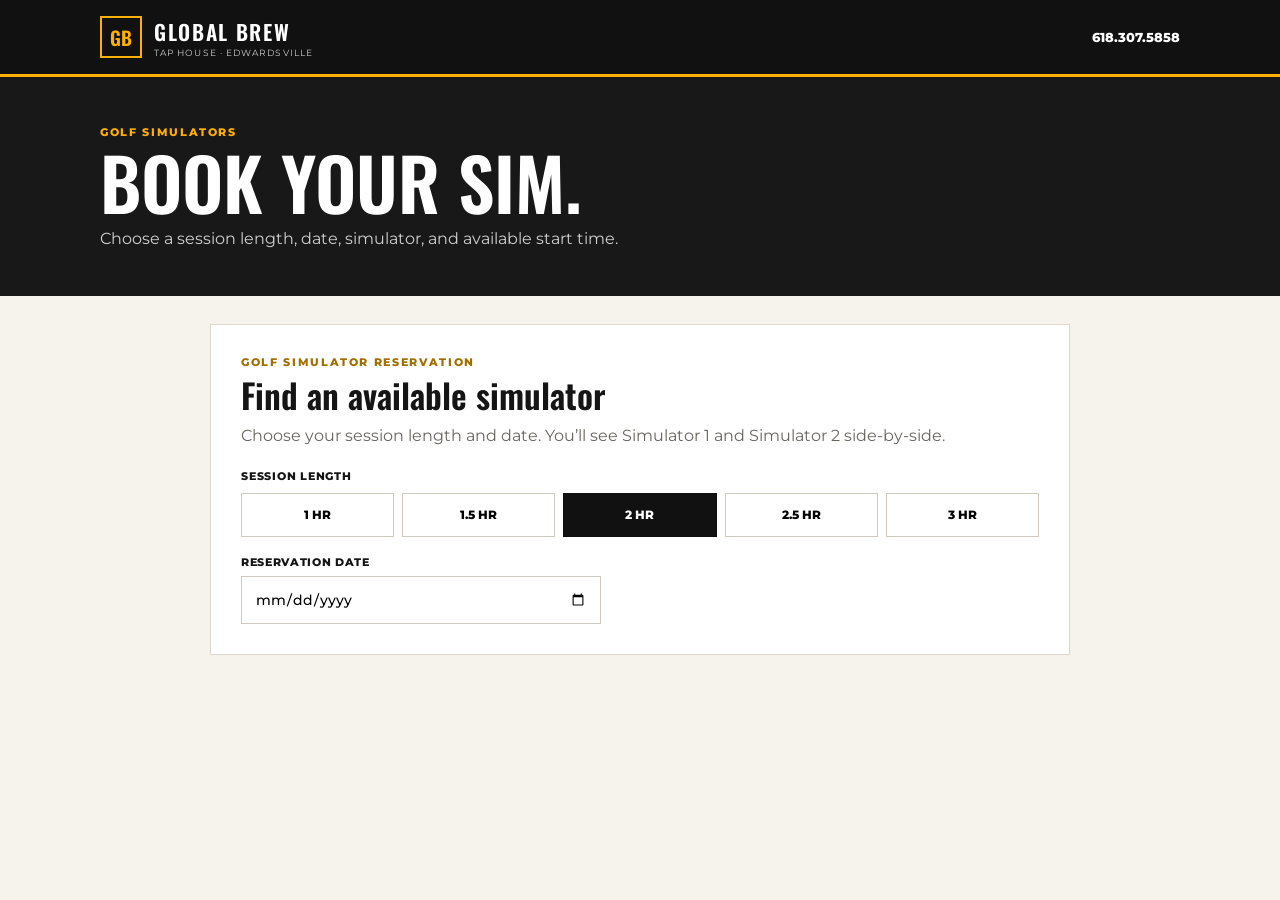
==== golf-sims.html @ 3786b4fd "Add files via upload" ====
<!doctype html>
<html lang="en">
<head>
  <meta charset="utf-8" />
  <meta name="viewport" content="width=device-width,initial-scale=1" />
  <title>Golf Simulator Reservations | Global Brew Tap House</title>
  <meta name="description" content="Book Golf Simulator 1 or Golf Simulator 2 at Global Brew Tap House in Edwardsville." />
  <link rel="preconnect" href="https://fonts.googleapis.com">
  <link rel="preconnect" href="https://fonts.gstatic.com" crossorigin>
  <link href="https://fonts.googleapis.com/css2?family=Montserrat:wght@500;600;700;800&family=Oswald:wght@500;600&display=swap" rel="stylesheet">
  <link rel="stylesheet" href="styles.css" />
</head>
<body data-service="simulator">
  <header class="site-header standalone-only"><div class="wrap header-inner"><div class="brand"><span class="brand-mark">GB</span><span><strong>GLOBAL BREW</strong><small>TAP HOUSE · EDWARDSVILLE</small></span></div><a class="call" href="tel:+16183075858">618.307.5858</a></div></header>
  <main class="booking-page"><section class="standalone-only mini-hero"><div class="wrap"><p class="eyebrow">GOLF SIMULATORS</p><h1>BOOK YOUR SIM.</h1><p>Choose a session length, date, simulator, and available start time.</p></div></section><section class="booking-wrap"><div id="bookingRoot" class="booking-root" aria-live="polite"></div></section></main>
  <script src="config.js"></script><script src="app.js"></script>
</body>
</html>
---- styles.css ----
:root{--gold:#ffb003;--ink:#151515;--muted:#69655f;--line:#ded8ce;--paper:#f6f3ed;--white:#fff}
*{box-sizing:border-box}body{margin:0;background:var(--paper);color:var(--ink);font-family:Montserrat,Arial,sans-serif}.wrap{width:min(1080px,calc(100% - 34px));margin:auto}.site-header{background:#111;color:#fff;border-bottom:3px solid var(--gold)}.header-inner{min-height:74px;display:flex;align-items:center;justify-content:space-between;gap:20px}.brand{display:flex;gap:12px;align-items:center}.brand-mark{width:42px;height:42px;display:grid;place-items:center;border:2px solid var(--gold);font:600 19px Oswald,sans-serif;color:var(--gold)}.brand strong{display:block;font:600 21px Oswald,sans-serif;letter-spacing:.08em}.brand small{display:block;font-size:9px;letter-spacing:.12em;color:#cacaca}.call{color:#fff;text-decoration:none;font-size:13px;font-weight:800}.mini-hero{background:#181818;color:#fff;padding:48px 0}.eyebrow,.step-label{color:#a16f00;font-weight:800;letter-spacing:.15em;font-size:11px}.mini-hero .eyebrow{color:var(--gold)}.mini-hero h1{font:600 clamp(42px,7vw,72px)/.95 Oswald,sans-serif;margin:9px 0 13px}.mini-hero p{margin:0;color:#d0d0d0}.booking-wrap{width:min(860px,calc(100% - 28px));margin:28px auto 50px}.booking-panel{background:#fff;border:1px solid var(--line);padding:30px}.booking-panel h2{font:600 34px/1.05 Oswald,sans-serif;margin:8px 0 10px}.intro{color:var(--muted);line-height:1.6;margin:0 0 20px}.section-label{font-size:11px;font-weight:800;text-transform:uppercase;letter-spacing:.07em;margin-top:20px}.duration-grid{display:grid;grid-template-columns:repeat(5,1fr);gap:8px;margin:10px 0 18px}.choice{border:1px solid #cfc9bf;background:#fff;padding:12px 8px;min-height:44px;font:800 12px Montserrat,sans-serif;cursor:pointer}.choice.active{background:#111;color:#fff;border-color:#111}.field-grid{display:grid;grid-template-columns:1fr 1fr;gap:14px}.field{margin-top:16px}.field.full{grid-column:1/-1}.field label{display:block;font-size:11px;font-weight:800;margin-bottom:7px;text-transform:uppercase;letter-spacing:.06em}.field input,.field select,.field textarea{width:100%;padding:13px;border:1px solid #cfc9bf;background:#fff;font:500 14px Montserrat,sans-serif}.field textarea{min-height:100px;resize:vertical}.date-field{max-width:360px}.availability-block{margin-top:22px}.availability-help{margin:-2px 0 12px}.availability-grid{display:grid;gap:7px}.availability-head,.availability-row{display:grid;grid-template-columns:85px 1fr 1fr;gap:8px;align-items:center}.availability-head{font-size:11px;font-weight:800;text-transform:uppercase;color:#777;padding:0 4px}.availability-time{font-weight:800;padding:10px 4px}.sim-slot{width:100%}.sim-slot.unavailable{opacity:.45;cursor:not-allowed;background:#eee;color:#777;border-color:#ddd}.selection-summary{margin:22px 0 4px;background:#f7f1e3;border-left:4px solid var(--gold);padding:14px 16px}.selection-summary span,.selection-summary strong,.selection-summary small{display:block}.selection-summary span{font-size:11px;font-weight:800;text-transform:uppercase;letter-spacing:.06em}.selection-summary strong{margin-top:5px}.selection-summary small{margin-top:4px;color:var(--muted)}.policy{display:flex;gap:8px;align-items:flex-start;margin-top:18px;color:var(--muted);font-size:12px;line-height:1.5}.policy input{margin-top:3px}.actions{display:flex;justify-content:flex-end;margin-top:22px}.btn{border:0;padding:15px 19px;background:var(--gold);color:#111;font:800 12px Montserrat,sans-serif;text-transform:uppercase;letter-spacing:.07em;cursor:pointer}.btn:disabled{opacity:.5;cursor:not-allowed}.notice{margin-top:20px;background:#f7f1e3;border-left:4px solid var(--gold);padding:14px 16px;font-size:12px;line-height:1.55}.notice.error{background:#fbefef;border-left-color:#a93535}.small{font-size:12px;color:var(--muted);line-height:1.5}.loading{padding:12px 0}.success{padding-top:38px;padding-bottom:38px}.check{width:54px;height:54px;border-radius:50%;display:grid;place-items:center;background:var(--gold);font-size:26px;font-weight:800;margin-bottom:17px}.empty{grid-column:1/-1;padding:12px 0}
body.embedded{background:#fff}body.embedded .booking-wrap{width:100%;margin:0}body.embedded .booking-panel{border:0;padding:18px 4px 24px}
@media(max-width:650px){.field-grid{grid-template-columns:1fr}.duration-grid{grid-template-columns:repeat(2,1fr)}.duration-grid .choice:last-child{grid-column:1/-1}.availability-head,.availability-row{grid-template-columns:64px 1fr 1fr;gap:5px}.availability-head{font-size:9px}.availability-time{font-size:13px}.sim-slot{font-size:11px;padding:10px 4px}.booking-panel{padding:22px}.booking-panel h2{font-size:30px}.call{display:none}}
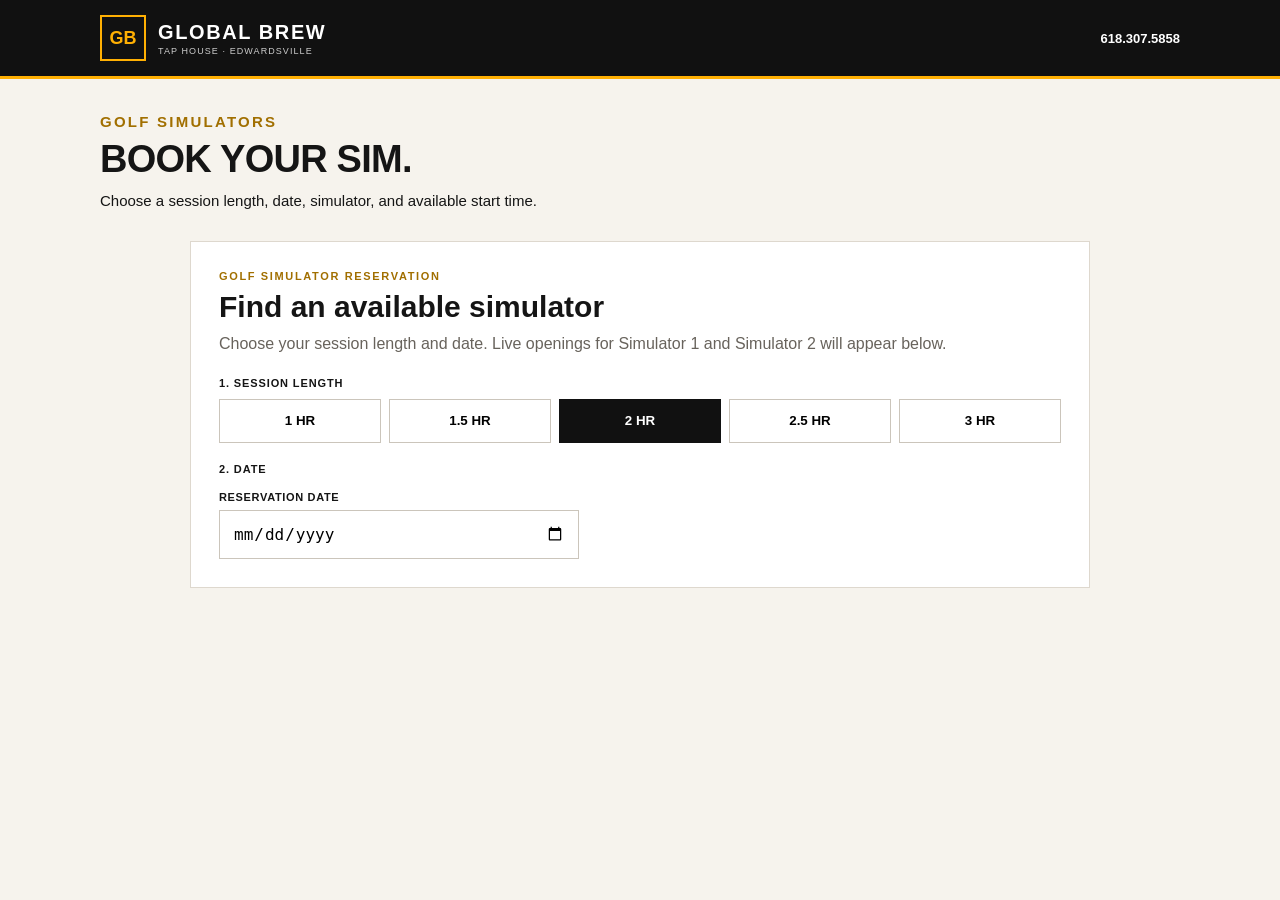
==== commit 467ca358: "Add files via upload" ====
--- a/golf-sims.html
+++ b/golf-sims.html
@@ -1,18 +1,96 @@
 <!doctype html>
 <html lang="en">
 <head>
-  <meta charset="utf-8" />
-  <meta name="viewport" content="width=device-width,initial-scale=1" />
-  <title>Golf Simulator Reservations | Global Brew Tap House</title>
-  <meta name="description" content="Book Golf Simulator 1 or Golf Simulator 2 at Global Brew Tap House in Edwardsville." />
-  <link rel="preconnect" href="https://fonts.googleapis.com">
-  <link rel="preconnect" href="https://fonts.gstatic.com" crossorigin>
-  <link href="https://fonts.googleapis.com/css2?family=Montserrat:wght@500;600;700;800&family=Oswald:wght@500;600&display=swap" rel="stylesheet">
-  <link rel="stylesheet" href="styles.css" />
+<meta charset="utf-8">
+<meta name="viewport" content="width=device-width,initial-scale=1">
+<title>Golf Simulator Reservations | Global Brew Tap House</title>
+<style>
+:root{--gold:#ffb003;--ink:#151515;--muted:#68635c;--line:#ded8ce;--paper:#f6f3ed;--white:#fff}
+*{box-sizing:border-box}body{margin:0;background:var(--paper);color:var(--ink);font-family:Arial,Helvetica,sans-serif}.wrap{width:min(1080px,calc(100% - 34px));margin:auto}.site-header{background:#111;color:#fff;border-bottom:3px solid var(--gold)}.header-inner{min-height:76px;display:flex;align-items:center;justify-content:space-between;gap:20px}.brand{display:flex;gap:12px;align-items:center}.brand-mark{width:46px;height:46px;display:grid;place-items:center;border:2px solid var(--gold);font-size:18px;font-weight:900;color:var(--gold)}.brand strong{display:block;font-size:20px;letter-spacing:.08em}.brand small{display:block;font-size:9px;letter-spacing:.12em;color:#ccc;margin-top:2px}.call{color:#fff;text-decoration:none;font-size:13px;font-weight:800}.hero{padding:34px 0 10px}.eyebrow,.step-label{color:#a16f00;font-weight:900;letter-spacing:.15em;font-size:11px}.hero h1{font-size:38px;line-height:1;margin:10px 0 14px;letter-spacing:-.02em}.hero p{margin:0;font-size:15px}.booking-wrap{width:min(900px,calc(100% - 28px));margin:22px auto 50px}.booking-panel{background:#fff;border:1px solid var(--line);padding:28px}.booking-panel h2{font-size:30px;margin:8px 0 8px}.intro{color:var(--muted);line-height:1.55;margin:0 0 20px}.section-label{font-size:11px;font-weight:900;text-transform:uppercase;letter-spacing:.08em;margin-top:20px}.duration-grid{display:grid;grid-template-columns:repeat(5,1fr);gap:8px;margin:10px 0 18px}.choice{border:1px solid #cbc5bb;background:#fff;padding:12px 8px;min-height:44px;font-weight:800;cursor:pointer}.choice.active{background:#111;color:#fff;border-color:#111}.choice:disabled{opacity:.45;cursor:not-allowed;background:#eee;color:#777}.field{margin-top:16px}.field label{display:block;font-size:11px;font-weight:900;margin-bottom:7px;text-transform:uppercase;letter-spacing:.06em}.field input{width:100%;padding:13px;border:1px solid #cbc5bb;background:#fff;font-size:16px}.date-field{max-width:360px}.availability{margin-top:24px}.availability-head,.availability-row{display:grid;grid-template-columns:95px 1fr 1fr;gap:8px;align-items:center}.availability-head{font-size:11px;font-weight:900;text-transform:uppercase;color:#777;padding:0 4px 7px}.availability-row{padding:4px 0}.availability-time{font-weight:800;padding:10px 4px}.slot{width:100%}.notice{margin-top:18px;background:#f7f1e3;border-left:4px solid var(--gold);padding:14px 16px;font-size:13px;line-height:1.5}.notice.error{background:#fbefef;border-left-color:#a93535}.summary{margin:22px 0 4px;background:#f7f1e3;border-left:4px solid var(--gold);padding:14px 16px}.summary span,.summary strong,.summary small{display:block}.summary span{font-size:11px;font-weight:900;text-transform:uppercase}.summary strong{margin-top:5px}.summary small{margin-top:4px;color:var(--muted)}.contact-grid{display:grid;grid-template-columns:1fr 1fr;gap:14px}.full{grid-column:1/-1}.policy{display:flex;gap:9px;align-items:flex-start;margin-top:18px;font-size:12px;color:var(--muted);line-height:1.5}.policy input{margin-top:2px}.actions{display:flex;justify-content:flex-end;margin-top:22px}.btn{border:0;padding:15px 20px;background:var(--gold);font-weight:900;cursor:pointer}.btn:disabled{opacity:.55}.loading{color:var(--muted);font-size:13px;padding:12px 0}.success{text-align:left}.check{width:54px;height:54px;border-radius:50%;display:grid;place-items:center;background:var(--gold);font-size:26px;font-weight:900;margin-bottom:16px}.hidden{display:none!important}body.embedded{background:#fff}body.embedded .standalone-only{display:none!important}body.embedded .booking-wrap{width:100%;margin:0}body.embedded .booking-panel{border:0;padding:18px 4px 24px}
+@media(max-width:650px){.duration-grid{grid-template-columns:repeat(2,1fr)}.duration-grid button:last-child{grid-column:1/-1}.availability-head,.availability-row{grid-template-columns:64px 1fr 1fr;gap:5px}.availability-head{font-size:9px}.availability-time{font-size:13px}.slot{font-size:11px;padding:10px 4px}.contact-grid{grid-template-columns:1fr}.full{grid-column:auto}.booking-panel{padding:21px}.call{display:none}}
+</style>
 </head>
-<body data-service="simulator">
-  <header class="site-header standalone-only"><div class="wrap header-inner"><div class="brand"><span class="brand-mark">GB</span><span><strong>GLOBAL BREW</strong><small>TAP HOUSE · EDWARDSVILLE</small></span></div><a class="call" href="tel:+16183075858">618.307.5858</a></div></header>
-  <main class="booking-page"><section class="standalone-only mini-hero"><div class="wrap"><p class="eyebrow">GOLF SIMULATORS</p><h1>BOOK YOUR SIM.</h1><p>Choose a session length, date, simulator, and available start time.</p></div></section><section class="booking-wrap"><div id="bookingRoot" class="booking-root" aria-live="polite"></div></section></main>
-  <script src="config.js"></script><script src="app.js"></script>
+<body>
+<header class="site-header standalone-only"><div class="wrap header-inner"><div class="brand"><span class="brand-mark">GB</span><span><strong>GLOBAL BREW</strong><small>TAP HOUSE · EDWARDSVILLE</small></span></div><a class="call" href="tel:+16183075858">618.307.5858</a></div></header>
+<section class="hero standalone-only"><div class="wrap"><p class="eyebrow">GOLF SIMULATORS</p><h1>BOOK YOUR SIM.</h1><p>Choose a session length, date, simulator, and available start time.</p></div></section>
+<main class="booking-wrap">
+  <section id="bookingPanel" class="booking-panel">
+    <div class="step-label">GOLF SIMULATOR RESERVATION</div>
+    <h2>Find an available simulator</h2>
+    <p class="intro">Choose your session length and date. Live openings for Simulator 1 and Simulator 2 will appear below.</p>
+
+    <div class="section-label">1. Session length</div>
+    <div class="duration-grid" id="durationGrid">
+      <button type="button" class="choice" data-min="60">1 HR</button>
+      <button type="button" class="choice" data-min="90">1.5 HR</button>
+      <button type="button" class="choice active" data-min="120">2 HR</button>
+      <button type="button" class="choice" data-min="150">2.5 HR</button>
+      <button type="button" class="choice" data-min="180">3 HR</button>
+    </div>
+
+    <div class="section-label">2. Date</div>
+    <div class="field date-field"><label for="simDate">Reservation date</label><input id="simDate" type="date"></div>
+
+    <div id="availability"></div>
+    <div id="contactArea"></div>
+  </section>
+</main>
+<script>
+(function(){
+  const API='https://script.google.com/macros/s/AKfycbx23figctKE2yi7x7EWsQSWK9A7A3sKn6lMRIBTXE6k6HAqyie4KX7bbxjiw_9hKaBhdw/exec';
+  const qs=new URLSearchParams(location.search);
+  const embedded=qs.get('embed')==='1';
+  if(embedded) document.body.classList.add('embedded');
+  let duration=120, date='', time='', simulator='';
+  const $=id=>document.getElementById(id);
+  function resize(){ if(embedded){ setTimeout(()=>parent.postMessage({type:'gb-resize',height:document.documentElement.scrollHeight},'*'),50); } }
+  function today(){ const d=new Date(); d.setMinutes(d.getMinutes()-d.getTimezoneOffset()); return d.toISOString().slice(0,10); }
+  function prettyDate(s){ const [y,m,d]=s.split('-').map(Number); return new Date(y,m-1,d).toLocaleDateString('en-US',{weekday:'long',month:'long',day:'numeric',year:'numeric'}); }
+  function durationText(m){ if(m===60)return '1 Hour'; if(m===90)return '1.5 Hours'; if(m===120)return '2 Hours'; if(m===150)return '2.5 Hours'; return '3 Hours'; }
+  $('simDate').min=today();
+  document.querySelectorAll('[data-min]').forEach(btn=>btn.addEventListener('click',function(){
+    duration=Number(this.dataset.min); document.querySelectorAll('[data-min]').forEach(b=>b.classList.toggle('active',b===this));
+    if(date) loadAvailability();
+  }));
+  $('simDate').addEventListener('change',function(){ date=this.value; time=''; simulator=''; $('contactArea').innerHTML=''; if(date) loadAvailability(); });
+
+  async function loadAvailability(){
+    $('availability').innerHTML='<div class="loading">Checking live availability for both simulators…</div>'; $('contactArea').innerHTML=''; resize();
+    try{
+      const u=new URL(API); u.searchParams.set('action','availability'); u.searchParams.set('date',date); u.searchParams.set('duration',duration); u.searchParams.set('resource','simulator'); u.searchParams.set('_',Date.now());
+      const r=await fetch(u.toString(),{method:'GET',redirect:'follow'}); if(!r.ok) throw new Error('Availability request failed');
+      const data=await r.json(); if(!data.ok) throw new Error(data.error||'Availability unavailable');
+      const rows=(data.times||[]).map(slot=>'<div class="availability-row"><div class="availability-time">'+slot.time+'</div><button type="button" class="choice slot" '+(slot.simulator1?'':'disabled')+' data-sim="simulator1" data-time="'+slot.time+'">'+(slot.simulator1?'Available':'Booked')+'</button><button type="button" class="choice slot" '+(slot.simulator2?'':'disabled')+' data-sim="simulator2" data-time="'+slot.time+'">'+(slot.simulator2?'Available':'Booked')+'</button></div>').join('');
+      $('availability').innerHTML='<div class="availability"><div class="section-label">3. Simulator & start time</div><p class="intro">Select the exact simulator and start time you want.</p><div class="availability-head"><span>Time</span><span>Simulator 1</span><span>Simulator 2</span></div>'+(rows||'<div class="notice">No openings are available for this date and session length.</div>')+'</div>';
+      document.querySelectorAll('[data-sim]').forEach(btn=>btn.addEventListener('click',function(){
+        simulator=this.dataset.sim; time=this.dataset.time; document.querySelectorAll('[data-sim]').forEach(b=>b.classList.toggle('active',b===this)); renderContact();
+      })); resize();
+    }catch(err){
+      console.error(err); $('availability').innerHTML='<div class="notice error"><strong>Live availability could not be loaded.</strong><br>Please call Global Brew at 618.307.5858 while we finish connecting the online calendar.</div>'; resize();
+    }
+  }
+
+  function renderContact(){
+    const label=simulator==='simulator1'?'Simulator 1':'Simulator 2';
+    $('contactArea').innerHTML='<div class="summary"><span>'+label+'</span><strong>'+prettyDate(date)+' · '+time+'</strong><small>'+durationText(duration)+'</small></div><div class="section-label">4. Your information</div><div class="contact-grid"><div class="field"><label for="custName">Name</label><input id="custName" autocomplete="name"></div><div class="field"><label for="custPhone">Phone</label><input id="custPhone" type="tel" autocomplete="tel"></div><div class="field full"><label for="custEmail">Email</label><input id="custEmail" type="email" autocomplete="email"></div></div><label class="policy"><input id="policy" type="checkbox"><span>I understand this reservation is for the selected simulator and time and I should contact Global Brew if I need to make a change.</span></label><div class="actions"><button type="button" class="btn" id="confirmBtn">Confirm reservation</button></div>';
+    $('confirmBtn').addEventListener('click',submit); resize();
+  }
+
+  async function submit(){
+    const name=$('custName').value.trim(), phone=$('custPhone').value.trim(), email=$('custEmail').value.trim();
+    if(!name||!phone||!email){ alert('Please complete your name, phone and email.'); return; }
+    if(!$('policy').checked){ alert('Please acknowledge the reservation policy.'); return; }
+    const btn=$('confirmBtn'); btn.disabled=true; btn.textContent='BOOKING…';
+    const payload={action:'book',resource:'simulator',simulator,duration,date,time,name,phone,email};
+    try{
+      const r=await fetch(API,{method:'POST',headers:{'Content-Type':'text/plain;charset=utf-8'},body:JSON.stringify(payload),redirect:'follow'});
+      const data=await r.json(); if(!data.ok) throw new Error(data.error||'Could not book reservation');
+      const label=simulator==='simulator1'?'Simulator 1':'Simulator 2';
+      $('bookingPanel').innerHTML='<div class="success"><div class="check">✓</div><div class="step-label">RESERVATION CONFIRMED</div><h2>You’re booked.</h2><p class="intro">Your <strong>'+label+'</strong> reservation is confirmed for <strong>'+prettyDate(date)+'</strong> at <strong>'+time+'</strong> for <strong>'+durationText(duration)+'</strong>.</p><p class="intro">A confirmation email has been sent to <strong>'+email+'</strong>.</p></div>'; resize();
+    }catch(err){ console.error(err); alert(err.message||'Could not complete the reservation.'); btn.disabled=false; btn.textContent='Confirm reservation'; }
+  }
+  window.addEventListener('load',resize); window.addEventListener('resize',resize); resize();
+})();
+</script>
 </body>
 </html>
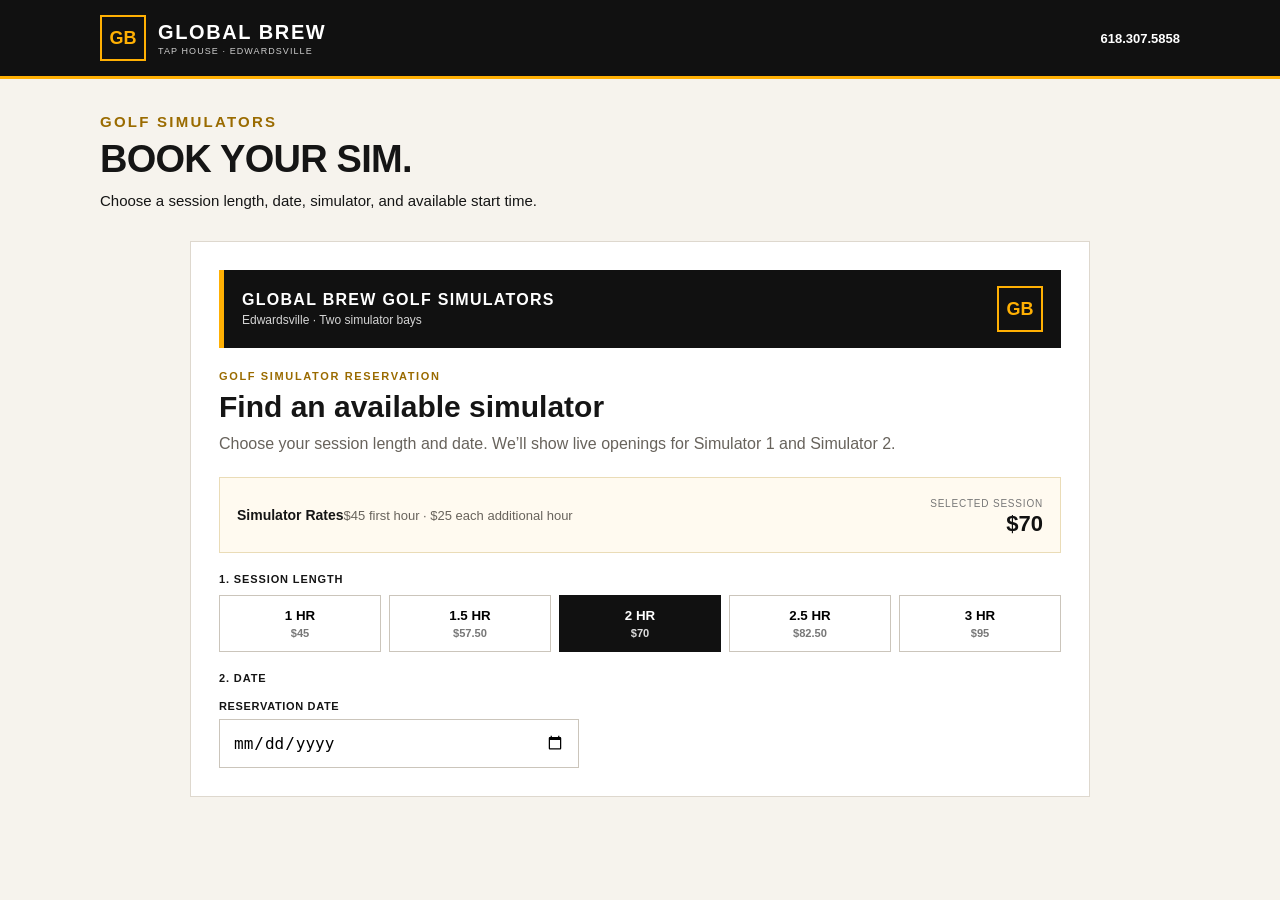
==== commit 7e3a73f8: "Add files via upload" ====
--- a/golf-sims.html
+++ b/golf-sims.html
@@ -5,9 +5,9 @@
 <meta name="viewport" content="width=device-width,initial-scale=1">
 <title>Golf Simulator Reservations | Global Brew Tap House</title>
 <style>
-:root{--gold:#ffb003;--ink:#151515;--muted:#68635c;--line:#ded8ce;--paper:#f6f3ed;--white:#fff}
-*{box-sizing:border-box}body{margin:0;background:var(--paper);color:var(--ink);font-family:Arial,Helvetica,sans-serif}.wrap{width:min(1080px,calc(100% - 34px));margin:auto}.site-header{background:#111;color:#fff;border-bottom:3px solid var(--gold)}.header-inner{min-height:76px;display:flex;align-items:center;justify-content:space-between;gap:20px}.brand{display:flex;gap:12px;align-items:center}.brand-mark{width:46px;height:46px;display:grid;place-items:center;border:2px solid var(--gold);font-size:18px;font-weight:900;color:var(--gold)}.brand strong{display:block;font-size:20px;letter-spacing:.08em}.brand small{display:block;font-size:9px;letter-spacing:.12em;color:#ccc;margin-top:2px}.call{color:#fff;text-decoration:none;font-size:13px;font-weight:800}.hero{padding:34px 0 10px}.eyebrow,.step-label{color:#a16f00;font-weight:900;letter-spacing:.15em;font-size:11px}.hero h1{font-size:38px;line-height:1;margin:10px 0 14px;letter-spacing:-.02em}.hero p{margin:0;font-size:15px}.booking-wrap{width:min(900px,calc(100% - 28px));margin:22px auto 50px}.booking-panel{background:#fff;border:1px solid var(--line);padding:28px}.booking-panel h2{font-size:30px;margin:8px 0 8px}.intro{color:var(--muted);line-height:1.55;margin:0 0 20px}.section-label{font-size:11px;font-weight:900;text-transform:uppercase;letter-spacing:.08em;margin-top:20px}.duration-grid{display:grid;grid-template-columns:repeat(5,1fr);gap:8px;margin:10px 0 18px}.choice{border:1px solid #cbc5bb;background:#fff;padding:12px 8px;min-height:44px;font-weight:800;cursor:pointer}.choice.active{background:#111;color:#fff;border-color:#111}.choice:disabled{opacity:.45;cursor:not-allowed;background:#eee;color:#777}.field{margin-top:16px}.field label{display:block;font-size:11px;font-weight:900;margin-bottom:7px;text-transform:uppercase;letter-spacing:.06em}.field input{width:100%;padding:13px;border:1px solid #cbc5bb;background:#fff;font-size:16px}.date-field{max-width:360px}.availability{margin-top:24px}.availability-head,.availability-row{display:grid;grid-template-columns:95px 1fr 1fr;gap:8px;align-items:center}.availability-head{font-size:11px;font-weight:900;text-transform:uppercase;color:#777;padding:0 4px 7px}.availability-row{padding:4px 0}.availability-time{font-weight:800;padding:10px 4px}.slot{width:100%}.notice{margin-top:18px;background:#f7f1e3;border-left:4px solid var(--gold);padding:14px 16px;font-size:13px;line-height:1.5}.notice.error{background:#fbefef;border-left-color:#a93535}.summary{margin:22px 0 4px;background:#f7f1e3;border-left:4px solid var(--gold);padding:14px 16px}.summary span,.summary strong,.summary small{display:block}.summary span{font-size:11px;font-weight:900;text-transform:uppercase}.summary strong{margin-top:5px}.summary small{margin-top:4px;color:var(--muted)}.contact-grid{display:grid;grid-template-columns:1fr 1fr;gap:14px}.full{grid-column:1/-1}.policy{display:flex;gap:9px;align-items:flex-start;margin-top:18px;font-size:12px;color:var(--muted);line-height:1.5}.policy input{margin-top:2px}.actions{display:flex;justify-content:flex-end;margin-top:22px}.btn{border:0;padding:15px 20px;background:var(--gold);font-weight:900;cursor:pointer}.btn:disabled{opacity:.55}.loading{color:var(--muted);font-size:13px;padding:12px 0}.success{text-align:left}.check{width:54px;height:54px;border-radius:50%;display:grid;place-items:center;background:var(--gold);font-size:26px;font-weight:900;margin-bottom:16px}.hidden{display:none!important}body.embedded{background:#fff}body.embedded .standalone-only{display:none!important}body.embedded .booking-wrap{width:100%;margin:0}body.embedded .booking-panel{border:0;padding:18px 4px 24px}
-@media(max-width:650px){.duration-grid{grid-template-columns:repeat(2,1fr)}.duration-grid button:last-child{grid-column:1/-1}.availability-head,.availability-row{grid-template-columns:64px 1fr 1fr;gap:5px}.availability-head{font-size:9px}.availability-time{font-size:13px}.slot{font-size:11px;padding:10px 4px}.contact-grid{grid-template-columns:1fr}.full{grid-column:auto}.booking-panel{padding:21px}.call{display:none}}
+:root{--gold:#ffb003;--ink:#151515;--muted:#68635c;--line:#ded8ce;--paper:#f6f3ed;--cream:#fffaf0;--white:#fff}
+*{box-sizing:border-box}body{margin:0;background:var(--paper);color:var(--ink);font-family:Arial,Helvetica,sans-serif}.wrap{width:min(1080px,calc(100% - 34px));margin:auto}.site-header{background:#111;color:#fff;border-bottom:3px solid var(--gold)}.header-inner{min-height:76px;display:flex;align-items:center;justify-content:space-between;gap:20px}.brand{display:flex;gap:12px;align-items:center}.brand-mark{width:46px;height:46px;display:grid;place-items:center;border:2px solid var(--gold);font-size:18px;font-weight:900;color:var(--gold)}.brand strong{display:block;font-size:20px;letter-spacing:.08em}.brand small{display:block;font-size:9px;letter-spacing:.12em;color:#ccc;margin-top:2px}.call{color:#fff;text-decoration:none;font-size:13px;font-weight:800}.hero{padding:34px 0 10px}.eyebrow,.step-label{color:#9a6b00;font-weight:900;letter-spacing:.15em;font-size:11px}.hero h1{font-size:38px;line-height:1;margin:10px 0 14px;letter-spacing:-.02em}.hero p{margin:0;font-size:15px}.booking-wrap{width:min(900px,calc(100% - 28px));margin:22px auto 50px}.booking-panel{background:#fff;border:1px solid var(--line);padding:28px}.booking-panel h2{font-size:30px;margin:8px 0 8px}.intro{color:var(--muted);line-height:1.55;margin:0 0 20px}.brand-strip{display:flex;align-items:center;justify-content:space-between;gap:18px;background:#111;color:#fff;border-left:5px solid var(--gold);padding:16px 18px;margin:0 0 22px}.brand-strip strong{display:block;letter-spacing:.08em}.brand-strip span{display:block;color:#d5d5d5;font-size:12px;margin-top:4px}.rate-card{background:var(--cream);border:1px solid #eadcb7;padding:15px 17px;margin:14px 0 20px;display:flex;justify-content:space-between;gap:20px;align-items:center}.rate-card strong{font-size:14px}.rate-card span{font-size:13px;color:var(--muted)}.selected-price{white-space:nowrap;text-align:right}.selected-price b{display:block;font-size:22px;color:#111}.selected-price small{font-size:10px;text-transform:uppercase;letter-spacing:.08em;color:#777}.section-label{font-size:11px;font-weight:900;text-transform:uppercase;letter-spacing:.08em;margin-top:20px}.duration-grid{display:grid;grid-template-columns:repeat(5,1fr);gap:8px;margin:10px 0 18px}.choice{border:1px solid #cbc5bb;background:#fff;padding:12px 8px;min-height:48px;font-weight:800;cursor:pointer}.choice small{display:block;font-weight:700;color:#777;margin-top:4px}.choice.active{background:#111;color:#fff;border-color:#111}.choice.active small{color:#ddd}.choice:disabled{opacity:.45;cursor:not-allowed;background:#eee;color:#777}.field{margin-top:16px}.field label{display:block;font-size:11px;font-weight:900;margin-bottom:7px;text-transform:uppercase;letter-spacing:.06em}.field input{width:100%;padding:13px;border:1px solid #cbc5bb;background:#fff;font-size:16px}.date-field{max-width:360px}.availability{margin-top:24px}.availability-note{margin:4px 0 12px;color:var(--muted);font-size:13px}.availability-head,.availability-row{display:grid;grid-template-columns:95px 1fr 1fr;gap:8px;align-items:center}.availability-head{font-size:11px;font-weight:900;text-transform:uppercase;color:#777;padding:0 4px 7px}.availability-row{padding:4px 0}.availability-time{font-weight:800;padding:10px 4px}.slot{width:100%}.notice{margin-top:18px;background:#f7f1e3;border-left:4px solid var(--gold);padding:14px 16px;font-size:13px;line-height:1.5}.notice.error{background:#fbefef;border-left-color:#a93535}.summary{margin:22px 0 4px;background:#f7f1e3;border-left:4px solid var(--gold);padding:14px 16px}.summary span,.summary strong,.summary small{display:block}.summary span{font-size:11px;font-weight:900;text-transform:uppercase}.summary strong{margin-top:5px}.summary small{margin-top:4px;color:var(--muted)}.contact-grid{display:grid;grid-template-columns:1fr 1fr;gap:14px}.full{grid-column:1/-1}.policy{display:flex;gap:9px;align-items:flex-start;margin-top:18px;font-size:12px;color:var(--muted);line-height:1.5}.policy input{margin-top:2px}.actions{display:flex;justify-content:flex-end;margin-top:22px}.btn{border:0;padding:15px 20px;background:var(--gold);font-weight:900;cursor:pointer}.btn:disabled{opacity:.55}.loading{color:var(--muted);font-size:13px;padding:12px 0;display:flex;gap:10px;align-items:center}.spinner{width:16px;height:16px;border:2px solid #ddd;border-top-color:#111;border-radius:50%;animation:spin .7s linear infinite}@keyframes spin{to{transform:rotate(360deg)}}.success{text-align:left}.check{width:54px;height:54px;border-radius:50%;display:grid;place-items:center;background:var(--gold);font-size:26px;font-weight:900;margin-bottom:16px}.hidden{display:none!important}body.embedded{background:#fff}body.embedded .standalone-only{display:none!important}body.embedded .booking-wrap{width:100%;margin:0}body.embedded .booking-panel{border:0;padding:18px 4px 24px}
+@media(max-width:650px){.duration-grid{grid-template-columns:repeat(2,1fr)}.duration-grid button:last-child{grid-column:1/-1}.availability-head,.availability-row{grid-template-columns:64px 1fr 1fr;gap:5px}.availability-head{font-size:9px}.availability-time{font-size:13px}.slot{font-size:11px;padding:10px 4px}.contact-grid{grid-template-columns:1fr}.full{grid-column:auto}.booking-panel{padding:21px}.call{display:none}.rate-card{align-items:flex-start}.brand-strip{align-items:flex-start}}
 </style>
 </head>
 <body>
@@ -15,17 +15,20 @@
 <section class="hero standalone-only"><div class="wrap"><p class="eyebrow">GOLF SIMULATORS</p><h1>BOOK YOUR SIM.</h1><p>Choose a session length, date, simulator, and available start time.</p></div></section>
 <main class="booking-wrap">
   <section id="bookingPanel" class="booking-panel">
+    <div class="brand-strip"><div><strong>GLOBAL BREW GOLF SIMULATORS</strong><span>Edwardsville · Two simulator bays</span></div><div class="brand-mark" aria-hidden="true">GB</div></div>
     <div class="step-label">GOLF SIMULATOR RESERVATION</div>
     <h2>Find an available simulator</h2>
-    <p class="intro">Choose your session length and date. Live openings for Simulator 1 and Simulator 2 will appear below.</p>
+    <p class="intro">Choose your session length and date. We’ll show live openings for Simulator 1 and Simulator 2.</p>
+
+    <div class="rate-card"><div><strong>Simulator Rates</strong><span>$45 first hour · $25 each additional hour</span></div><div class="selected-price"><small>Selected session</small><b id="selectedPrice">$70</b></div></div>
 
     <div class="section-label">1. Session length</div>
     <div class="duration-grid" id="durationGrid">
-      <button type="button" class="choice" data-min="60">1 HR</button>
-      <button type="button" class="choice" data-min="90">1.5 HR</button>
-      <button type="button" class="choice active" data-min="120">2 HR</button>
-      <button type="button" class="choice" data-min="150">2.5 HR</button>
-      <button type="button" class="choice" data-min="180">3 HR</button>
+      <button type="button" class="choice" data-min="60">1 HR<small>$45</small></button>
+      <button type="button" class="choice" data-min="90">1.5 HR<small>$57.50</small></button>
+      <button type="button" class="choice active" data-min="120">2 HR<small>$70</small></button>
+      <button type="button" class="choice" data-min="150">2.5 HR<small>$82.50</small></button>
+      <button type="button" class="choice" data-min="180">3 HR<small>$95</small></button>
     </div>
 
     <div class="section-label">2. Date</div>
@@ -41,38 +44,60 @@
   const qs=new URLSearchParams(location.search);
   const embedded=qs.get('embed')==='1';
   if(embedded) document.body.classList.add('embedded');
-  let duration=120, date='', time='', simulator='';
+  let duration=120, date='', time='', simulator='', dayData=null, loadedDate='';
   const $=id=>document.getElementById(id);
+  const priceFor=m=>45+Math.max(0,m-60)/60*25;
+  const money=v=>'$'+(Number.isInteger(v)?v.toFixed(0):v.toFixed(2));
   function resize(){ if(embedded){ setTimeout(()=>parent.postMessage({type:'gb-resize',height:document.documentElement.scrollHeight},'*'),50); } }
   function today(){ const d=new Date(); d.setMinutes(d.getMinutes()-d.getTimezoneOffset()); return d.toISOString().slice(0,10); }
   function prettyDate(s){ const [y,m,d]=s.split('-').map(Number); return new Date(y,m-1,d).toLocaleDateString('en-US',{weekday:'long',month:'long',day:'numeric',year:'numeric'}); }
   function durationText(m){ if(m===60)return '1 Hour'; if(m===90)return '1.5 Hours'; if(m===120)return '2 Hours'; if(m===150)return '2.5 Hours'; return '3 Hours'; }
-  $('simDate').min=today();
+  function displayTime(minutes){ let h=Math.floor(minutes/60), mm=minutes%60, ap=h>=12?'PM':'AM'; h=h%12||12; return h+(mm?':'+String(mm).padStart(2,'0'):'')+' '+ap; }
+  function localTimestamp(dateString, minutes){ const [y,m,d]=dateString.split('-').map(Number); return new Date(y,m-1,d,Math.floor(minutes/60),minutes%60,0,0).getTime(); }
+  function conflicts(start,end,ranges){ return (ranges||[]).some(r=>start<r.end && end>r.start); }
+  function updatePrice(){ $('selectedPrice').textContent=money(priceFor(duration)); }
+
+  $('simDate').min=today(); updatePrice();
+
   document.querySelectorAll('[data-min]').forEach(btn=>btn.addEventListener('click',function(){
-    duration=Number(this.dataset.min); document.querySelectorAll('[data-min]').forEach(b=>b.classList.toggle('active',b===this));
-    if(date) loadAvailability();
+    duration=Number(this.dataset.min); document.querySelectorAll('[data-min]').forEach(b=>b.classList.toggle('active',b===this)); updatePrice();
+    time=''; simulator=''; $('contactArea').innerHTML='';
+    if(date && dayData) renderAvailability();
   }));
-  $('simDate').addEventListener('change',function(){ date=this.value; time=''; simulator=''; $('contactArea').innerHTML=''; if(date) loadAvailability(); });
 
-  async function loadAvailability(){
-    $('availability').innerHTML='<div class="loading">Checking live availability for both simulators…</div>'; $('contactArea').innerHTML=''; resize();
+  $('simDate').addEventListener('change',function(){ date=this.value; time=''; simulator=''; $('contactArea').innerHTML=''; if(date) loadDayAvailability(); });
+
+  async function loadDayAvailability(){
+    if(loadedDate===date && dayData){ renderAvailability(); return; }
+    $('availability').innerHTML='<div class="loading"><span class="spinner" aria-hidden="true"></span><span>Checking simulator availability…</span></div>'; $('contactArea').innerHTML=''; resize();
     try{
-      const u=new URL(API); u.searchParams.set('action','availability'); u.searchParams.set('date',date); u.searchParams.set('duration',duration); u.searchParams.set('resource','simulator'); u.searchParams.set('_',Date.now());
+      const u=new URL(API); u.searchParams.set('action','dayAvailability'); u.searchParams.set('date',date); u.searchParams.set('_',Date.now());
       const r=await fetch(u.toString(),{method:'GET',redirect:'follow'}); if(!r.ok) throw new Error('Availability request failed');
       const data=await r.json(); if(!data.ok) throw new Error(data.error||'Availability unavailable');
-      const rows=(data.times||[]).map(slot=>'<div class="availability-row"><div class="availability-time">'+slot.time+'</div><button type="button" class="choice slot" '+(slot.simulator1?'':'disabled')+' data-sim="simulator1" data-time="'+slot.time+'">'+(slot.simulator1?'Available':'Booked')+'</button><button type="button" class="choice slot" '+(slot.simulator2?'':'disabled')+' data-sim="simulator2" data-time="'+slot.time+'">'+(slot.simulator2?'Available':'Booked')+'</button></div>').join('');
-      $('availability').innerHTML='<div class="availability"><div class="section-label">3. Simulator & start time</div><p class="intro">Select the exact simulator and start time you want.</p><div class="availability-head"><span>Time</span><span>Simulator 1</span><span>Simulator 2</span></div>'+(rows||'<div class="notice">No openings are available for this date and session length.</div>')+'</div>';
-      document.querySelectorAll('[data-sim]').forEach(btn=>btn.addEventListener('click',function(){
-        simulator=this.dataset.sim; time=this.dataset.time; document.querySelectorAll('[data-sim]').forEach(b=>b.classList.toggle('active',b===this)); renderContact();
-      })); resize();
+      dayData=data; loadedDate=date; renderAvailability();
     }catch(err){
-      console.error(err); $('availability').innerHTML='<div class="notice error"><strong>Live availability could not be loaded.</strong><br>Please call Global Brew at 618.307.5858 while we finish connecting the online calendar.</div>'; resize();
+      console.error(err); dayData=null; loadedDate=''; $('availability').innerHTML='<div class="notice error"><strong>Live availability could not be loaded.</strong><br>Please call Global Brew at 618.307.5858.</div>'; resize();
     }
+  }
+
+  function renderAvailability(){
+    if(!dayData) return;
+    const step=Number(dayData.stepMinutes||30), startHour=Number(dayData.startHour||11), endHour=Number(dayData.endHour||22);
+    const rows=[];
+    for(let min=startHour*60; min<=endHour*60-duration; min+=step){
+      const start=localTimestamp(date,min), end=start+duration*60000, label=displayTime(min);
+      const s1=!conflicts(start,end,dayData.busy && dayData.busy.simulator1);
+      const s2=!conflicts(start,end,dayData.busy && dayData.busy.simulator2);
+      rows.push('<div class="availability-row"><div class="availability-time">'+label+'</div><button type="button" class="choice slot" '+(s1?'':'disabled')+' data-sim="simulator1" data-time="'+label+'">'+(s1?'Available':'Unavailable')+'</button><button type="button" class="choice slot" '+(s2?'':'disabled')+' data-sim="simulator2" data-time="'+label+'">'+(s2?'Available':'Unavailable')+'</button></div>');
+    }
+    $('availability').innerHTML='<div class="availability"><div class="section-label">3. Simulator & start time</div><p class="availability-note">Showing start times available for a <strong>'+durationText(duration).toLowerCase()+'</strong> session.</p><div class="availability-head"><span>Time</span><span>Simulator 1</span><span>Simulator 2</span></div>'+(rows.join('')||'<div class="notice">No openings are available for this date and session length.</div>')+'</div>';
+    document.querySelectorAll('[data-sim]').forEach(btn=>btn.addEventListener('click',function(){ simulator=this.dataset.sim; time=this.dataset.time; document.querySelectorAll('[data-sim]').forEach(b=>b.classList.toggle('active',b===this)); renderContact(); }));
+    resize();
   }
 
   function renderContact(){
     const label=simulator==='simulator1'?'Simulator 1':'Simulator 2';
-    $('contactArea').innerHTML='<div class="summary"><span>'+label+'</span><strong>'+prettyDate(date)+' · '+time+'</strong><small>'+durationText(duration)+'</small></div><div class="section-label">4. Your information</div><div class="contact-grid"><div class="field"><label for="custName">Name</label><input id="custName" autocomplete="name"></div><div class="field"><label for="custPhone">Phone</label><input id="custPhone" type="tel" autocomplete="tel"></div><div class="field full"><label for="custEmail">Email</label><input id="custEmail" type="email" autocomplete="email"></div></div><label class="policy"><input id="policy" type="checkbox"><span>I understand this reservation is for the selected simulator and time and I should contact Global Brew if I need to make a change.</span></label><div class="actions"><button type="button" class="btn" id="confirmBtn">Confirm reservation</button></div>';
+    $('contactArea').innerHTML='<div class="summary"><span>'+label+'</span><strong>'+prettyDate(date)+' · '+time+'</strong><small>'+durationText(duration)+' · '+money(priceFor(duration))+'</small></div><div class="section-label">4. Your information</div><div class="contact-grid"><div class="field"><label for="custName">Name</label><input id="custName" autocomplete="name"></div><div class="field"><label for="custPhone">Phone</label><input id="custPhone" type="tel" autocomplete="tel"></div><div class="field full"><label for="custEmail">Email</label><input id="custEmail" type="email" autocomplete="email"></div></div><label class="policy"><input id="policy" type="checkbox"><span>I understand this reservation is for the selected simulator and time and I should contact Global Brew if I need to make a change.</span></label><div class="actions"><button type="button" class="btn" id="confirmBtn">Confirm reservation</button></div>';
     $('confirmBtn').addEventListener('click',submit); resize();
   }
 
@@ -86,8 +111,12 @@
       const r=await fetch(API,{method:'POST',headers:{'Content-Type':'text/plain;charset=utf-8'},body:JSON.stringify(payload),redirect:'follow'});
       const data=await r.json(); if(!data.ok) throw new Error(data.error||'Could not book reservation');
       const label=simulator==='simulator1'?'Simulator 1':'Simulator 2';
-      $('bookingPanel').innerHTML='<div class="success"><div class="check">✓</div><div class="step-label">RESERVATION CONFIRMED</div><h2>You’re booked.</h2><p class="intro">Your <strong>'+label+'</strong> reservation is confirmed for <strong>'+prettyDate(date)+'</strong> at <strong>'+time+'</strong> for <strong>'+durationText(duration)+'</strong>.</p><p class="intro">A confirmation email has been sent to <strong>'+email+'</strong>.</p></div>'; resize();
-    }catch(err){ console.error(err); alert(err.message||'Could not complete the reservation.'); btn.disabled=false; btn.textContent='Confirm reservation'; }
+      $('bookingPanel').innerHTML='<div class="success"><div class="check">✓</div><div class="step-label">RESERVATION CONFIRMED</div><h2>You’re booked.</h2><p class="intro">Your <strong>'+label+'</strong> reservation is confirmed for <strong>'+prettyDate(date)+'</strong> at <strong>'+time+'</strong> for <strong>'+durationText(duration)+'</strong>.</p><p class="intro">Simulator fee: <strong>'+money(priceFor(duration))+'</strong>. A confirmation email has been sent to <strong>'+email+'</strong>.</p></div>'; resize();
+    }catch(err){
+      console.error(err); alert(err.message||'Could not complete the reservation.'); btn.disabled=false; btn.textContent='Confirm reservation';
+      // Refresh day data after any failed booking in case another guest just took the slot.
+      loadedDate=''; dayData=null; loadDayAvailability();
+    }
   }
   window.addEventListener('load',resize); window.addEventListener('resize',resize); resize();
 })();
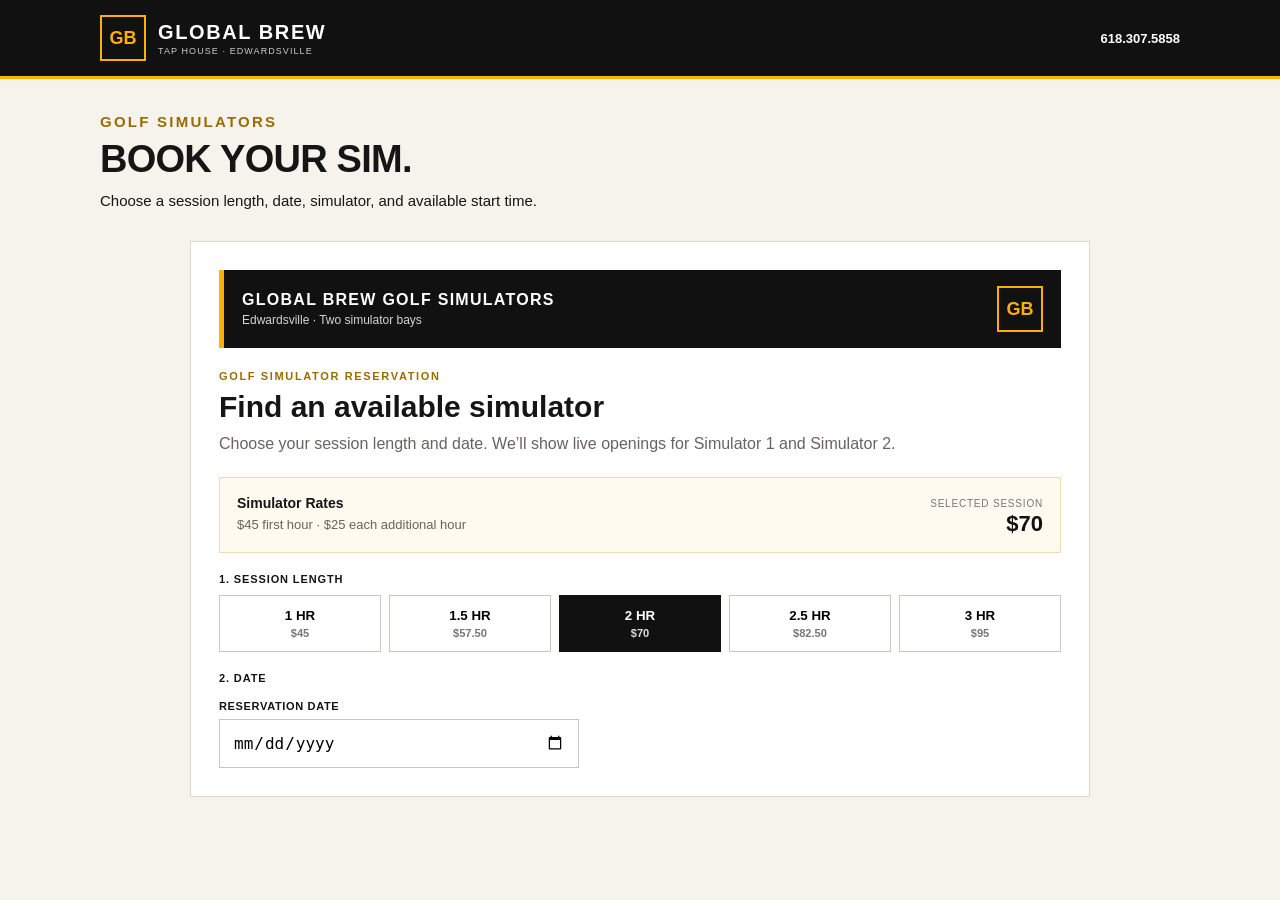
==== commit 5ae872c5: "Add files via upload" ====
--- a/golf-sims.html
+++ b/golf-sims.html
@@ -6,8 +6,8 @@
 <title>Golf Simulator Reservations | Global Brew Tap House</title>
 <style>
 :root{--gold:#ffb003;--ink:#151515;--muted:#68635c;--line:#ded8ce;--paper:#f6f3ed;--cream:#fffaf0;--white:#fff}
-*{box-sizing:border-box}body{margin:0;background:var(--paper);color:var(--ink);font-family:Arial,Helvetica,sans-serif}.wrap{width:min(1080px,calc(100% - 34px));margin:auto}.site-header{background:#111;color:#fff;border-bottom:3px solid var(--gold)}.header-inner{min-height:76px;display:flex;align-items:center;justify-content:space-between;gap:20px}.brand{display:flex;gap:12px;align-items:center}.brand-mark{width:46px;height:46px;display:grid;place-items:center;border:2px solid var(--gold);font-size:18px;font-weight:900;color:var(--gold)}.brand strong{display:block;font-size:20px;letter-spacing:.08em}.brand small{display:block;font-size:9px;letter-spacing:.12em;color:#ccc;margin-top:2px}.call{color:#fff;text-decoration:none;font-size:13px;font-weight:800}.hero{padding:34px 0 10px}.eyebrow,.step-label{color:#9a6b00;font-weight:900;letter-spacing:.15em;font-size:11px}.hero h1{font-size:38px;line-height:1;margin:10px 0 14px;letter-spacing:-.02em}.hero p{margin:0;font-size:15px}.booking-wrap{width:min(900px,calc(100% - 28px));margin:22px auto 50px}.booking-panel{background:#fff;border:1px solid var(--line);padding:28px}.booking-panel h2{font-size:30px;margin:8px 0 8px}.intro{color:var(--muted);line-height:1.55;margin:0 0 20px}.brand-strip{display:flex;align-items:center;justify-content:space-between;gap:18px;background:#111;color:#fff;border-left:5px solid var(--gold);padding:16px 18px;margin:0 0 22px}.brand-strip strong{display:block;letter-spacing:.08em}.brand-strip span{display:block;color:#d5d5d5;font-size:12px;margin-top:4px}.rate-card{background:var(--cream);border:1px solid #eadcb7;padding:15px 17px;margin:14px 0 20px;display:flex;justify-content:space-between;gap:20px;align-items:center}.rate-card strong{font-size:14px}.rate-card span{font-size:13px;color:var(--muted)}.selected-price{white-space:nowrap;text-align:right}.selected-price b{display:block;font-size:22px;color:#111}.selected-price small{font-size:10px;text-transform:uppercase;letter-spacing:.08em;color:#777}.section-label{font-size:11px;font-weight:900;text-transform:uppercase;letter-spacing:.08em;margin-top:20px}.duration-grid{display:grid;grid-template-columns:repeat(5,1fr);gap:8px;margin:10px 0 18px}.choice{border:1px solid #cbc5bb;background:#fff;padding:12px 8px;min-height:48px;font-weight:800;cursor:pointer}.choice small{display:block;font-weight:700;color:#777;margin-top:4px}.choice.active{background:#111;color:#fff;border-color:#111}.choice.active small{color:#ddd}.choice:disabled{opacity:.45;cursor:not-allowed;background:#eee;color:#777}.field{margin-top:16px}.field label{display:block;font-size:11px;font-weight:900;margin-bottom:7px;text-transform:uppercase;letter-spacing:.06em}.field input{width:100%;padding:13px;border:1px solid #cbc5bb;background:#fff;font-size:16px}.date-field{max-width:360px}.availability{margin-top:24px}.availability-note{margin:4px 0 12px;color:var(--muted);font-size:13px}.availability-head,.availability-row{display:grid;grid-template-columns:95px 1fr 1fr;gap:8px;align-items:center}.availability-head{font-size:11px;font-weight:900;text-transform:uppercase;color:#777;padding:0 4px 7px}.availability-row{padding:4px 0}.availability-time{font-weight:800;padding:10px 4px}.slot{width:100%}.notice{margin-top:18px;background:#f7f1e3;border-left:4px solid var(--gold);padding:14px 16px;font-size:13px;line-height:1.5}.notice.error{background:#fbefef;border-left-color:#a93535}.summary{margin:22px 0 4px;background:#f7f1e3;border-left:4px solid var(--gold);padding:14px 16px}.summary span,.summary strong,.summary small{display:block}.summary span{font-size:11px;font-weight:900;text-transform:uppercase}.summary strong{margin-top:5px}.summary small{margin-top:4px;color:var(--muted)}.contact-grid{display:grid;grid-template-columns:1fr 1fr;gap:14px}.full{grid-column:1/-1}.policy{display:flex;gap:9px;align-items:flex-start;margin-top:18px;font-size:12px;color:var(--muted);line-height:1.5}.policy input{margin-top:2px}.actions{display:flex;justify-content:flex-end;margin-top:22px}.btn{border:0;padding:15px 20px;background:var(--gold);font-weight:900;cursor:pointer}.btn:disabled{opacity:.55}.loading{color:var(--muted);font-size:13px;padding:12px 0;display:flex;gap:10px;align-items:center}.spinner{width:16px;height:16px;border:2px solid #ddd;border-top-color:#111;border-radius:50%;animation:spin .7s linear infinite}@keyframes spin{to{transform:rotate(360deg)}}.success{text-align:left}.check{width:54px;height:54px;border-radius:50%;display:grid;place-items:center;background:var(--gold);font-size:26px;font-weight:900;margin-bottom:16px}.hidden{display:none!important}body.embedded{background:#fff}body.embedded .standalone-only{display:none!important}body.embedded .booking-wrap{width:100%;margin:0}body.embedded .booking-panel{border:0;padding:18px 4px 24px}
-@media(max-width:650px){.duration-grid{grid-template-columns:repeat(2,1fr)}.duration-grid button:last-child{grid-column:1/-1}.availability-head,.availability-row{grid-template-columns:64px 1fr 1fr;gap:5px}.availability-head{font-size:9px}.availability-time{font-size:13px}.slot{font-size:11px;padding:10px 4px}.contact-grid{grid-template-columns:1fr}.full{grid-column:auto}.booking-panel{padding:21px}.call{display:none}.rate-card{align-items:flex-start}.brand-strip{align-items:flex-start}}
+*{box-sizing:border-box}body{margin:0;background:var(--paper);color:var(--ink);font-family:Arial,Helvetica,sans-serif}.wrap{width:min(1080px,calc(100% - 34px));margin:auto}.site-header{background:#111;color:#fff;border-bottom:3px solid var(--gold)}.header-inner{min-height:76px;display:flex;align-items:center;justify-content:space-between;gap:20px}.brand{display:flex;gap:12px;align-items:center}.brand-mark{width:46px;height:46px;display:grid;place-items:center;border:2px solid var(--gold);font-size:18px;font-weight:900;color:var(--gold)}.brand strong{display:block;font-size:20px;letter-spacing:.08em}.brand small{display:block;font-size:9px;letter-spacing:.12em;color:#ccc;margin-top:2px}.call{color:#fff;text-decoration:none;font-size:13px;font-weight:800}.hero{padding:34px 0 10px}.eyebrow,.step-label{color:#9a6b00;font-weight:900;letter-spacing:.15em;font-size:11px}.hero h1{font-size:38px;line-height:1;margin:10px 0 14px;letter-spacing:-.02em}.hero p{margin:0;font-size:15px}.booking-wrap{width:min(900px,calc(100% - 28px));margin:22px auto 50px}.booking-panel{background:#fff;border:1px solid var(--line);padding:28px}.booking-panel h2{font-size:30px;margin:8px 0 8px}.intro{color:var(--muted);line-height:1.55;margin:0 0 20px}.brand-strip{display:flex;align-items:center;justify-content:space-between;gap:18px;background:#111;color:#fff;border-left:5px solid var(--gold);padding:16px 18px;margin:0 0 22px}.brand-strip strong{display:block;letter-spacing:.08em}.brand-strip span{display:block;color:#d5d5d5;font-size:12px;margin-top:4px}.rate-card{background:var(--cream);border:1px solid #eadcb7;padding:15px 17px;margin:14px 0 20px;display:flex;justify-content:space-between;gap:20px;align-items:center}.rate-card strong{display:block;font-size:14px;margin-bottom:5px}.rate-card span{display:block;font-size:13px;color:var(--muted);line-height:1.4}.selected-price{white-space:nowrap;text-align:right;flex:0 0 auto;padding-left:14px}.selected-price b{display:block;font-size:22px;color:#111}.selected-price small{font-size:10px;text-transform:uppercase;letter-spacing:.08em;color:#777}.section-label{font-size:11px;font-weight:900;text-transform:uppercase;letter-spacing:.08em;margin-top:20px}.duration-grid{display:grid;grid-template-columns:repeat(5,1fr);gap:8px;margin:10px 0 18px}.choice{border:1px solid #cbc5bb;background:#fff;padding:12px 8px;min-height:48px;font-weight:800;cursor:pointer}.choice small{display:block;font-weight:700;color:#777;margin-top:4px}.choice.active{background:#111;color:#fff;border-color:#111}.choice.active small{color:#ddd}.choice:disabled{opacity:.45;cursor:not-allowed;background:#eee;color:#777}.field{margin-top:16px}.field label{display:block;font-size:11px;font-weight:900;margin-bottom:7px;text-transform:uppercase;letter-spacing:.06em}.field input{width:100%;padding:13px;border:1px solid #cbc5bb;background:#fff;font-size:16px}.date-field{max-width:360px}.availability{margin-top:24px}.availability-note{margin:4px 0 12px;color:var(--muted);font-size:13px}.availability-head,.availability-row{display:grid;grid-template-columns:95px 1fr 1fr;gap:8px;align-items:center}.availability-head{font-size:11px;font-weight:900;text-transform:uppercase;color:#777;padding:0 4px 7px}.availability-row{padding:4px 0}.availability-time{font-weight:800;padding:10px 4px}.slot{width:100%}.notice{margin-top:18px;background:#f7f1e3;border-left:4px solid var(--gold);padding:14px 16px;font-size:13px;line-height:1.5}.notice.error{background:#fbefef;border-left-color:#a93535}.summary{margin:22px 0 4px;background:#f7f1e3;border-left:4px solid var(--gold);padding:14px 16px}.summary span,.summary strong,.summary small{display:block}.summary span{font-size:11px;font-weight:900;text-transform:uppercase}.summary strong{margin-top:5px}.summary small{margin-top:4px;color:var(--muted)}.contact-grid{display:grid;grid-template-columns:1fr 1fr;gap:14px}.full{grid-column:1/-1}.policy{display:flex;gap:9px;align-items:flex-start;margin-top:18px;font-size:12px;color:var(--muted);line-height:1.5}.policy input{margin-top:2px}.actions{display:flex;justify-content:flex-end;margin-top:22px}.btn{border:0;padding:15px 20px;background:var(--gold);font-weight:900;cursor:pointer}.btn:disabled{opacity:.55}.loading{color:var(--muted);font-size:13px;padding:12px 0;display:flex;gap:10px;align-items:center}.spinner{width:16px;height:16px;border:2px solid #ddd;border-top-color:#111;border-radius:50%;animation:spin .7s linear infinite}@keyframes spin{to{transform:rotate(360deg)}}.success{text-align:left}.check{width:54px;height:54px;border-radius:50%;display:grid;place-items:center;background:var(--gold);font-size:26px;font-weight:900;margin-bottom:16px}.hidden{display:none!important}body.embedded{background:#fff}body.embedded .standalone-only{display:none!important}body.embedded .booking-wrap{width:100%;margin:0}body.embedded .booking-panel{border:0;padding:18px 4px 24px}
+@media(max-width:650px){.duration-grid{grid-template-columns:repeat(2,1fr)}.duration-grid button:last-child{grid-column:1/-1}.availability-head,.availability-row{grid-template-columns:64px 1fr 1fr;gap:5px}.availability-head{font-size:9px}.availability-time{font-size:13px}.slot{font-size:11px;padding:10px 4px}.contact-grid{grid-template-columns:1fr}.full{grid-column:auto}.booking-panel{padding:21px}.call{display:none}.rate-card{align-items:flex-start;flex-direction:column;gap:12px}.selected-price{text-align:left;padding-left:0}.brand-strip{align-items:flex-start}}
 </style>
 </head>
 <body>
@@ -54,6 +54,17 @@
   function durationText(m){ if(m===60)return '1 Hour'; if(m===90)return '1.5 Hours'; if(m===120)return '2 Hours'; if(m===150)return '2.5 Hours'; return '3 Hours'; }
   function displayTime(minutes){ let h=Math.floor(minutes/60), mm=minutes%60, ap=h>=12?'PM':'AM'; h=h%12||12; return h+(mm?':'+String(mm).padStart(2,'0'):'')+' '+ap; }
   function localTimestamp(dateString, minutes){ const [y,m,d]=dateString.split('-').map(Number); return new Date(y,m-1,d,Math.floor(minutes/60),minutes%60,0,0).getTime(); }
+   function centralNowParts(){
+     const parts=new Intl.DateTimeFormat('en-US',{timeZone:'America/Chicago',year:'numeric',month:'2-digit',day:'2-digit',hour:'2-digit',minute:'2-digit',hourCycle:'h23'}).formatToParts(new Date());
+     const v={}; parts.forEach(p=>{ if(p.type!=='literal') v[p.type]=p.value; });
+     return {date:v.year+'-'+v.month+'-'+v.day,minutes:Number(v.hour)*60+Number(v.minute)};
+   }
+   function earliestSameDayStart(){
+     const n=centralNowParts();
+     if(date!==n.date) return null;
+     const withLead=n.minutes+30;
+     return Math.ceil(withLead/30)*30;
+   }
   function conflicts(start,end,ranges){ return (ranges||[]).some(r=>start<r.end && end>r.start); }
   function updatePrice(){ $('selectedPrice').textContent=money(priceFor(duration)); }
 
@@ -90,7 +101,8 @@
       const s2=!conflicts(start,end,dayData.busy && dayData.busy.simulator2);
       rows.push('<div class="availability-row"><div class="availability-time">'+label+'</div><button type="button" class="choice slot" '+(s1?'':'disabled')+' data-sim="simulator1" data-time="'+label+'">'+(s1?'Available':'Unavailable')+'</button><button type="button" class="choice slot" '+(s2?'':'disabled')+' data-sim="simulator2" data-time="'+label+'">'+(s2?'Available':'Unavailable')+'</button></div>');
     }
-    $('availability').innerHTML='<div class="availability"><div class="section-label">3. Simulator & start time</div><p class="availability-note">Showing start times available for a <strong>'+durationText(duration).toLowerCase()+'</strong> session.</p><div class="availability-head"><span>Time</span><span>Simulator 1</span><span>Simulator 2</span></div>'+(rows.join('')||'<div class="notice">No openings are available for this date and session length.</div>')+'</div>';
+    const leadNote=earliest!==null?' Same-day reservations require at least 30 minutes notice.':'';
+     $('availability').innerHTML='<div class="availability"><div class="section-label">3. Simulator & start time</div><p class="availability-note">Showing start times available for a <strong>'+durationText(duration).toLowerCase()+'</strong> session.'+leadNote+'</p><div class="availability-head"><span>Time</span><span>Simulator 1</span><span>Simulator 2</span></div>'+(rows.join('')||'<div class="notice">No openings are available for this date and session length.</div>')+'</div>';
     document.querySelectorAll('[data-sim]').forEach(btn=>btn.addEventListener('click',function(){ simulator=this.dataset.sim; time=this.dataset.time; document.querySelectorAll('[data-sim]').forEach(b=>b.classList.toggle('active',b===this)); renderContact(); }));
     resize();
   }
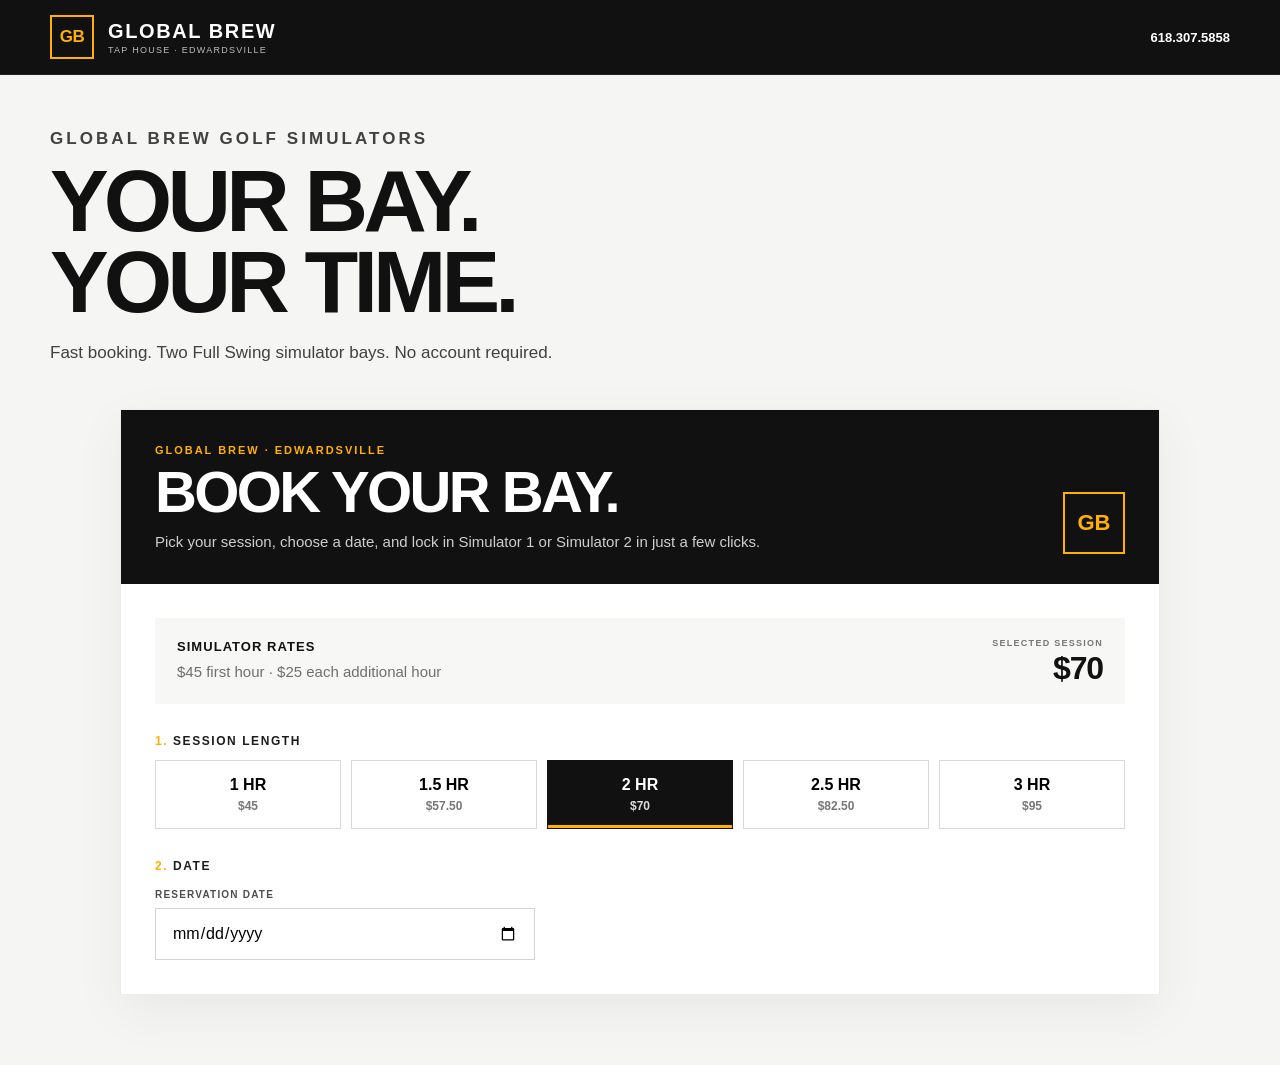
==== commit 671418b8: "Add files via upload" ====
--- a/golf-sims.html
+++ b/golf-sims.html
@@ -5,21 +5,445 @@
 <meta name="viewport" content="width=device-width,initial-scale=1">
 <title>Golf Simulator Reservations | Global Brew Tap House</title>
 <style>
-:root{--gold:#ffb003;--ink:#151515;--muted:#68635c;--line:#ded8ce;--paper:#f6f3ed;--cream:#fffaf0;--white:#fff}
-*{box-sizing:border-box}body{margin:0;background:var(--paper);color:var(--ink);font-family:Arial,Helvetica,sans-serif}.wrap{width:min(1080px,calc(100% - 34px));margin:auto}.site-header{background:#111;color:#fff;border-bottom:3px solid var(--gold)}.header-inner{min-height:76px;display:flex;align-items:center;justify-content:space-between;gap:20px}.brand{display:flex;gap:12px;align-items:center}.brand-mark{width:46px;height:46px;display:grid;place-items:center;border:2px solid var(--gold);font-size:18px;font-weight:900;color:var(--gold)}.brand strong{display:block;font-size:20px;letter-spacing:.08em}.brand small{display:block;font-size:9px;letter-spacing:.12em;color:#ccc;margin-top:2px}.call{color:#fff;text-decoration:none;font-size:13px;font-weight:800}.hero{padding:34px 0 10px}.eyebrow,.step-label{color:#9a6b00;font-weight:900;letter-spacing:.15em;font-size:11px}.hero h1{font-size:38px;line-height:1;margin:10px 0 14px;letter-spacing:-.02em}.hero p{margin:0;font-size:15px}.booking-wrap{width:min(900px,calc(100% - 28px));margin:22px auto 50px}.booking-panel{background:#fff;border:1px solid var(--line);padding:28px}.booking-panel h2{font-size:30px;margin:8px 0 8px}.intro{color:var(--muted);line-height:1.55;margin:0 0 20px}.brand-strip{display:flex;align-items:center;justify-content:space-between;gap:18px;background:#111;color:#fff;border-left:5px solid var(--gold);padding:16px 18px;margin:0 0 22px}.brand-strip strong{display:block;letter-spacing:.08em}.brand-strip span{display:block;color:#d5d5d5;font-size:12px;margin-top:4px}.rate-card{background:var(--cream);border:1px solid #eadcb7;padding:15px 17px;margin:14px 0 20px;display:flex;justify-content:space-between;gap:20px;align-items:center}.rate-card strong{display:block;font-size:14px;margin-bottom:5px}.rate-card span{display:block;font-size:13px;color:var(--muted);line-height:1.4}.selected-price{white-space:nowrap;text-align:right;flex:0 0 auto;padding-left:14px}.selected-price b{display:block;font-size:22px;color:#111}.selected-price small{font-size:10px;text-transform:uppercase;letter-spacing:.08em;color:#777}.section-label{font-size:11px;font-weight:900;text-transform:uppercase;letter-spacing:.08em;margin-top:20px}.duration-grid{display:grid;grid-template-columns:repeat(5,1fr);gap:8px;margin:10px 0 18px}.choice{border:1px solid #cbc5bb;background:#fff;padding:12px 8px;min-height:48px;font-weight:800;cursor:pointer}.choice small{display:block;font-weight:700;color:#777;margin-top:4px}.choice.active{background:#111;color:#fff;border-color:#111}.choice.active small{color:#ddd}.choice:disabled{opacity:.45;cursor:not-allowed;background:#eee;color:#777}.field{margin-top:16px}.field label{display:block;font-size:11px;font-weight:900;margin-bottom:7px;text-transform:uppercase;letter-spacing:.06em}.field input{width:100%;padding:13px;border:1px solid #cbc5bb;background:#fff;font-size:16px}.date-field{max-width:360px}.availability{margin-top:24px}.availability-note{margin:4px 0 12px;color:var(--muted);font-size:13px}.availability-head,.availability-row{display:grid;grid-template-columns:95px 1fr 1fr;gap:8px;align-items:center}.availability-head{font-size:11px;font-weight:900;text-transform:uppercase;color:#777;padding:0 4px 7px}.availability-row{padding:4px 0}.availability-time{font-weight:800;padding:10px 4px}.slot{width:100%}.notice{margin-top:18px;background:#f7f1e3;border-left:4px solid var(--gold);padding:14px 16px;font-size:13px;line-height:1.5}.notice.error{background:#fbefef;border-left-color:#a93535}.summary{margin:22px 0 4px;background:#f7f1e3;border-left:4px solid var(--gold);padding:14px 16px}.summary span,.summary strong,.summary small{display:block}.summary span{font-size:11px;font-weight:900;text-transform:uppercase}.summary strong{margin-top:5px}.summary small{margin-top:4px;color:var(--muted)}.contact-grid{display:grid;grid-template-columns:1fr 1fr;gap:14px}.full{grid-column:1/-1}.policy{display:flex;gap:9px;align-items:flex-start;margin-top:18px;font-size:12px;color:var(--muted);line-height:1.5}.policy input{margin-top:2px}.actions{display:flex;justify-content:flex-end;margin-top:22px}.btn{border:0;padding:15px 20px;background:var(--gold);font-weight:900;cursor:pointer}.btn:disabled{opacity:.55}.loading{color:var(--muted);font-size:13px;padding:12px 0;display:flex;gap:10px;align-items:center}.spinner{width:16px;height:16px;border:2px solid #ddd;border-top-color:#111;border-radius:50%;animation:spin .7s linear infinite}@keyframes spin{to{transform:rotate(360deg)}}.success{text-align:left}.check{width:54px;height:54px;border-radius:50%;display:grid;place-items:center;background:var(--gold);font-size:26px;font-weight:900;margin-bottom:16px}.hidden{display:none!important}body.embedded{background:#fff}body.embedded .standalone-only{display:none!important}body.embedded .booking-wrap{width:100%;margin:0}body.embedded .booking-panel{border:0;padding:18px 4px 24px}
-@media(max-width:650px){.duration-grid{grid-template-columns:repeat(2,1fr)}.duration-grid button:last-child{grid-column:1/-1}.availability-head,.availability-row{grid-template-columns:64px 1fr 1fr;gap:5px}.availability-head{font-size:9px}.availability-time{font-size:13px}.slot{font-size:11px;padding:10px 4px}.contact-grid{grid-template-columns:1fr}.full{grid-column:auto}.booking-panel{padding:21px}.call{display:none}.rate-card{align-items:flex-start;flex-direction:column;gap:12px}.selected-price{text-align:left;padding-left:0}.brand-strip{align-items:flex-start}}
+
+:root{
+  --gold:#ffb003;
+  --ink:#111111;
+  --soft-ink:#252525;
+  --muted:#6f6f6f;
+  --line:#e7e7e7;
+  --paper:#f5f5f3;
+  --white:#ffffff;
+}
+*{box-sizing:border-box}
+html{scroll-behavior:smooth}
+body{
+  margin:0;
+  background:var(--paper);
+  color:var(--ink);
+  font-family:"Helvetica Neue",Helvetica,Arial,sans-serif;
+  -webkit-font-smoothing:antialiased;
+}
+button,input{font:inherit}
+button{transition:transform .18s ease,background .18s ease,color .18s ease,border-color .18s ease,box-shadow .18s ease}
+button:focus-visible,input:focus-visible{outline:3px solid rgba(255,176,3,.35);outline-offset:2px}
+.wrap{width:min(1180px,calc(100% - 40px));margin:auto}
+
+.site-header{
+  background:#111;
+  color:#fff;
+  border-bottom:1px solid #222;
+}
+.header-inner{
+  min-height:74px;
+  display:flex;
+  align-items:center;
+  justify-content:space-between;
+  gap:24px;
+}
+.brand{display:flex;gap:14px;align-items:center}
+.brand-mark{
+  width:44px;height:44px;
+  display:grid;place-items:center;
+  border:2px solid var(--gold);
+  font-size:17px;font-weight:900;
+  color:var(--gold);
+  letter-spacing:-.03em
+}
+.brand strong{display:block;font-size:20px;letter-spacing:.08em}
+.brand small{display:block;font-size:9px;letter-spacing:.14em;color:#bdbdbd;margin-top:2px}
+.call{color:#fff;text-decoration:none;font-size:13px;font-weight:800}
+
+.hero{
+  padding:54px 0 28px;
+  background:var(--paper);
+}
+.eyebrow,.step-label{
+  color:#9b6b00;
+  font-weight:900;
+  letter-spacing:.18em;
+  font-size:11px;
+  text-transform:uppercase;
+}
+.hero h1{
+  font-size:clamp(46px,7vw,88px);
+  line-height:.92;
+  margin:12px 0 20px;
+  letter-spacing:-.055em;
+  font-weight:900;
+  max-width:900px;
+}
+.hero p{margin:0;font-size:17px;color:#414141;max-width:680px}
+
+.booking-wrap{
+  width:min(1040px,calc(100% - 30px));
+  margin:18px auto 70px;
+}
+.booking-panel{
+  background:var(--white);
+  border:1px solid #ececec;
+  padding:0;
+  box-shadow:0 16px 50px rgba(0,0,0,.055);
+}
+.booking-hero{
+  background:#111;
+  color:#fff;
+  padding:34px 34px 30px;
+  display:grid;
+  grid-template-columns:1fr auto;
+  gap:24px;
+  align-items:end;
+}
+.booking-hero .kicker{
+  color:var(--gold);
+  font-size:11px;
+  font-weight:900;
+  letter-spacing:.18em;
+  text-transform:uppercase;
+}
+.booking-hero h2{
+  font-size:clamp(34px,5vw,58px);
+  line-height:.95;
+  letter-spacing:-.045em;
+  margin:8px 0 12px;
+  font-weight:900;
+}
+.booking-hero p{
+  margin:0;
+  color:#cfcfcf;
+  font-size:15px;
+  line-height:1.5;
+  max-width:620px;
+}
+.booking-hero .hero-mark{
+  width:62px;height:62px;
+  border:2px solid var(--gold);
+  color:var(--gold);
+  display:grid;place-items:center;
+  font-weight:900;font-size:22px;
+}
+
+.booking-body{padding:34px}
+
+.rate-card{
+  background:#f7f7f5;
+  border:0;
+  padding:20px 22px;
+  margin:0 0 30px;
+  display:flex;
+  justify-content:space-between;
+  gap:24px;
+  align-items:center;
+}
+.rate-card strong{
+  display:block;
+  font-size:13px;
+  font-weight:900;
+  text-transform:uppercase;
+  letter-spacing:.08em;
+  margin-bottom:7px
+}
+.rate-card span{
+  display:block;
+  font-size:15px;
+  color:var(--muted);
+  line-height:1.45
+}
+.selected-price{
+  white-space:nowrap;
+  text-align:right;
+  flex:0 0 auto;
+  padding-left:14px
+}
+.selected-price small{
+  display:block;
+  font-size:9px;
+  text-transform:uppercase;
+  letter-spacing:.14em;
+  color:#777;
+  margin-bottom:4px;
+  font-weight:800
+}
+.selected-price b{
+  display:block;
+  font-size:32px;
+  line-height:1;
+  color:#111;
+  letter-spacing:-.035em
+}
+
+.section-label{
+  font-size:12px;
+  font-weight:900;
+  text-transform:uppercase;
+  letter-spacing:.13em;
+  margin:30px 0 12px;
+  color:#1d1d1d;
+}
+.section-label::first-letter{color:var(--gold)}
+
+.duration-grid{
+  display:grid;
+  grid-template-columns:repeat(5,1fr);
+  gap:10px;
+  margin:0 0 26px
+}
+.choice{
+  border:1px solid #d8d8d8;
+  background:#fff;
+  padding:15px 12px;
+  min-height:60px;
+  font-weight:900;
+  cursor:pointer;
+  border-radius:0;
+}
+.choice:hover:not(:disabled){
+  border-color:#111;
+  transform:translateY(-1px);
+}
+.choice small{
+  display:block;
+  font-weight:700;
+  color:#777;
+  margin-top:5px;
+  font-size:12px
+}
+.choice.active{
+  background:#111;
+  color:#fff;
+  border-color:#111;
+  box-shadow:inset 0 -3px 0 var(--gold)
+}
+.choice.active small{color:#ddd}
+.choice:disabled{
+  opacity:.42;
+  cursor:not-allowed;
+  background:#f3f3f3;
+  color:#888;
+  transform:none
+}
+
+.field{margin-top:16px}
+.field label{
+  display:block;
+  font-size:10px;
+  font-weight:900;
+  margin-bottom:8px;
+  text-transform:uppercase;
+  letter-spacing:.12em;
+  color:#4d4d4d
+}
+.field input{
+  width:100%;
+  padding:15px 16px;
+  border:1px solid #d5d5d5;
+  background:#fff;
+  font-size:16px;
+  min-height:52px
+}
+.date-field{max-width:380px}
+
+.availability{margin-top:32px}
+.availability-note{
+  margin:3px 0 18px;
+  color:var(--muted);
+  font-size:14px;
+  line-height:1.5
+}
+.availability-head,.availability-row{
+  display:grid;
+  grid-template-columns:110px 1fr 1fr;
+  gap:10px;
+  align-items:center
+}
+.availability-head{
+  font-size:10px;
+  font-weight:900;
+  text-transform:uppercase;
+  letter-spacing:.12em;
+  color:#777;
+  padding:0 0 10px;
+  border-bottom:1px solid #ececec
+}
+.availability-row{
+  padding:10px 0;
+  border-bottom:1px solid #efefef
+}
+.availability-time{
+  font-weight:900;
+  padding:10px 0;
+  letter-spacing:-.02em
+}
+.slot{
+  width:100%;
+  min-height:48px;
+  font-size:13px
+}
+.slot:not(:disabled):not(.active){
+  background:#f7f7f5;
+  border-color:#f7f7f5
+}
+.slot:not(:disabled):hover{background:#ececea}
+.slot.active{background:#111!important}
+
+.notice{
+  margin-top:18px;
+  background:#f6f6f3;
+  border-left:4px solid var(--gold);
+  padding:16px 18px;
+  font-size:13px;
+  line-height:1.55
+}
+.notice.error{
+  background:#fff2f2;
+  border-left-color:#ba3636
+}
+
+.summary{
+  margin:28px 0 4px;
+  background:#111;
+  color:#fff;
+  border-left:4px solid var(--gold);
+  padding:18px 20px
+}
+.summary span,.summary strong,.summary small{display:block}
+.summary span{
+  font-size:10px;
+  font-weight:900;
+  text-transform:uppercase;
+  letter-spacing:.14em;
+  color:var(--gold)
+}
+.summary strong{
+  margin-top:7px;
+  font-size:18px
+}
+.summary small{
+  margin-top:6px;
+  color:#cfcfcf
+}
+
+.contact-grid{
+  display:grid;
+  grid-template-columns:1fr 1fr;
+  gap:16px
+}
+.full{grid-column:1/-1}
+
+.policy{
+  display:flex;
+  gap:10px;
+  align-items:flex-start;
+  margin-top:20px;
+  font-size:12px;
+  color:var(--muted);
+  line-height:1.55
+}
+.policy input{margin-top:2px}
+
+.actions{
+  display:flex;
+  justify-content:flex-end;
+  margin-top:24px
+}
+.btn{
+  border:0;
+  padding:16px 24px;
+  background:#111;
+  color:#fff;
+  font-weight:900;
+  cursor:pointer;
+  text-transform:uppercase;
+  letter-spacing:.06em;
+  min-width:220px
+}
+.btn:hover:not(:disabled){
+  background:#2a2a2a;
+  transform:translateY(-1px)
+}
+.btn:disabled{opacity:.55}
+
+.loading{
+  color:var(--muted);
+  font-size:13px;
+  padding:16px 0;
+  display:flex;
+  gap:10px;
+  align-items:center
+}
+.spinner{
+  width:16px;height:16px;
+  border:2px solid #ddd;
+  border-top-color:#111;
+  border-radius:50%;
+  animation:spin .7s linear infinite
+}
+@keyframes spin{to{transform:rotate(360deg)}}
+.success{text-align:left;padding:8px 0}
+.check{
+  width:58px;height:58px;
+  border-radius:50%;
+  display:grid;place-items:center;
+  background:var(--gold);
+  font-size:27px;
+  font-weight:900;
+  margin-bottom:18px
+}
+.hidden{display:none!important}
+
+body.embedded{background:#fff}
+body.embedded .standalone-only{display:none!important}
+body.embedded .booking-wrap{width:100%;margin:0}
+body.embedded .booking-panel{border:0;box-shadow:none}
+body.embedded .booking-hero{padding:30px 30px 26px}
+body.embedded .booking-body{padding:30px}
+
+@media(max-width:760px){
+  .duration-grid{grid-template-columns:repeat(2,1fr)}
+  .duration-grid button:last-child{grid-column:1/-1}
+  .availability-head,.availability-row{grid-template-columns:74px 1fr 1fr;gap:6px}
+  .availability-head{font-size:9px}
+  .availability-time{font-size:13px}
+  .slot{font-size:11px;padding:10px 5px}
+  .contact-grid{grid-template-columns:1fr}
+  .full{grid-column:auto}
+  .booking-hero{grid-template-columns:1fr}
+  .booking-hero .hero-mark{display:none}
+  .booking-body{padding:24px}
+  .rate-card{align-items:flex-start;flex-direction:column;gap:14px}
+  .selected-price{text-align:left;padding-left:0}
+  .brand-strip{align-items:flex-start}
+  .call{display:none}
+}
+@media(max-width:480px){
+  .wrap{width:min(100% - 24px,1180px)}
+  .booking-wrap{width:100%;margin:0}
+  .booking-panel{border-left:0;border-right:0}
+  .booking-hero{padding:24px 20px}
+  .booking-body{padding:22px 18px 28px}
+  .hero{padding:36px 0 22px}
+  .hero h1{font-size:50px}
+  .rate-card{padding:18px}
+  .availability-head,.availability-row{grid-template-columns:62px 1fr 1fr}
+  .btn{width:100%;min-width:0}
+}
+
 </style>
 </head>
 <body>
 <header class="site-header standalone-only"><div class="wrap header-inner"><div class="brand"><span class="brand-mark">GB</span><span><strong>GLOBAL BREW</strong><small>TAP HOUSE · EDWARDSVILLE</small></span></div><a class="call" href="tel:+16183075858">618.307.5858</a></div></header>
-<section class="hero standalone-only"><div class="wrap"><p class="eyebrow">GOLF SIMULATORS</p><h1>BOOK YOUR SIM.</h1><p>Choose a session length, date, simulator, and available start time.</p></div></section>
+<section class="hero standalone-only"><div class="wrap"><p class="eyebrow">GLOBAL BREW GOLF SIMULATORS</p><h1>YOUR BAY.<br>YOUR TIME.</h1><p>Fast booking. Two Full Swing simulator bays. No account required.</p></div></section>
 <main class="booking-wrap">
   <section id="bookingPanel" class="booking-panel">
-    <div class="brand-strip"><div><strong>GLOBAL BREW GOLF SIMULATORS</strong><span>Edwardsville · Two simulator bays</span></div><div class="brand-mark" aria-hidden="true">GB</div></div>
-    <div class="step-label">GOLF SIMULATOR RESERVATION</div>
-    <h2>Find an available simulator</h2>
-    <p class="intro">Choose your session length and date. We’ll show live openings for Simulator 1 and Simulator 2.</p>
-
+    <div class="booking-hero">
+      <div>
+        <div class="kicker">GLOBAL BREW · EDWARDSVILLE</div>
+        <h2>BOOK YOUR BAY.</h2>
+        <p>Pick your session, choose a date, and lock in Simulator 1 or Simulator 2 in just a few clicks.</p>
+      </div>
+      <div class="hero-mark" aria-hidden="true">GB</div>
+    </div>
+    <div class="booking-body">
     <div class="rate-card"><div><strong>Simulator Rates</strong><span>$45 first hour · $25 each additional hour</span></div><div class="selected-price"><small>Selected session</small><b id="selectedPrice">$70</b></div></div>
 
     <div class="section-label">1. Session length</div>
@@ -36,6 +460,7 @@
 
     <div id="availability"></div>
     <div id="contactArea"></div>
+    </div>
   </section>
 </main>
 <script>
@@ -94,15 +519,17 @@
   function renderAvailability(){
     if(!dayData) return;
     const step=Number(dayData.stepMinutes||30), startHour=Number(dayData.startHour||11), endHour=Number(dayData.endHour||22);
+    const earliest=earliestSameDayStart();
     const rows=[];
     for(let min=startHour*60; min<=endHour*60-duration; min+=step){
+      if(earliest!==null && min<earliest) continue;
       const start=localTimestamp(date,min), end=start+duration*60000, label=displayTime(min);
       const s1=!conflicts(start,end,dayData.busy && dayData.busy.simulator1);
       const s2=!conflicts(start,end,dayData.busy && dayData.busy.simulator2);
       rows.push('<div class="availability-row"><div class="availability-time">'+label+'</div><button type="button" class="choice slot" '+(s1?'':'disabled')+' data-sim="simulator1" data-time="'+label+'">'+(s1?'Available':'Unavailable')+'</button><button type="button" class="choice slot" '+(s2?'':'disabled')+' data-sim="simulator2" data-time="'+label+'">'+(s2?'Available':'Unavailable')+'</button></div>');
     }
     const leadNote=earliest!==null?' Same-day reservations require at least 30 minutes notice.':'';
-     $('availability').innerHTML='<div class="availability"><div class="section-label">3. Simulator & start time</div><p class="availability-note">Showing start times available for a <strong>'+durationText(duration).toLowerCase()+'</strong> session.'+leadNote+'</p><div class="availability-head"><span>Time</span><span>Simulator 1</span><span>Simulator 2</span></div>'+(rows.join('')||'<div class="notice">No openings are available for this date and session length.</div>')+'</div>';
+    $('availability').innerHTML='<div class="availability"><div class="section-label">3. Simulator & start time</div><p class="availability-note">Showing start times available for a <strong>'+durationText(duration).toLowerCase()+'</strong> session.'+leadNote+'</p><div class="availability-head"><span>Time</span><span>Simulator 1</span><span>Simulator 2</span></div>'+(rows.join('')||'<div class="notice">No openings are available for this date and session length.</div>')+'</div>';
     document.querySelectorAll('[data-sim]').forEach(btn=>btn.addEventListener('click',function(){ simulator=this.dataset.sim; time=this.dataset.time; document.querySelectorAll('[data-sim]').forEach(b=>b.classList.toggle('active',b===this)); renderContact(); }));
     resize();
   }
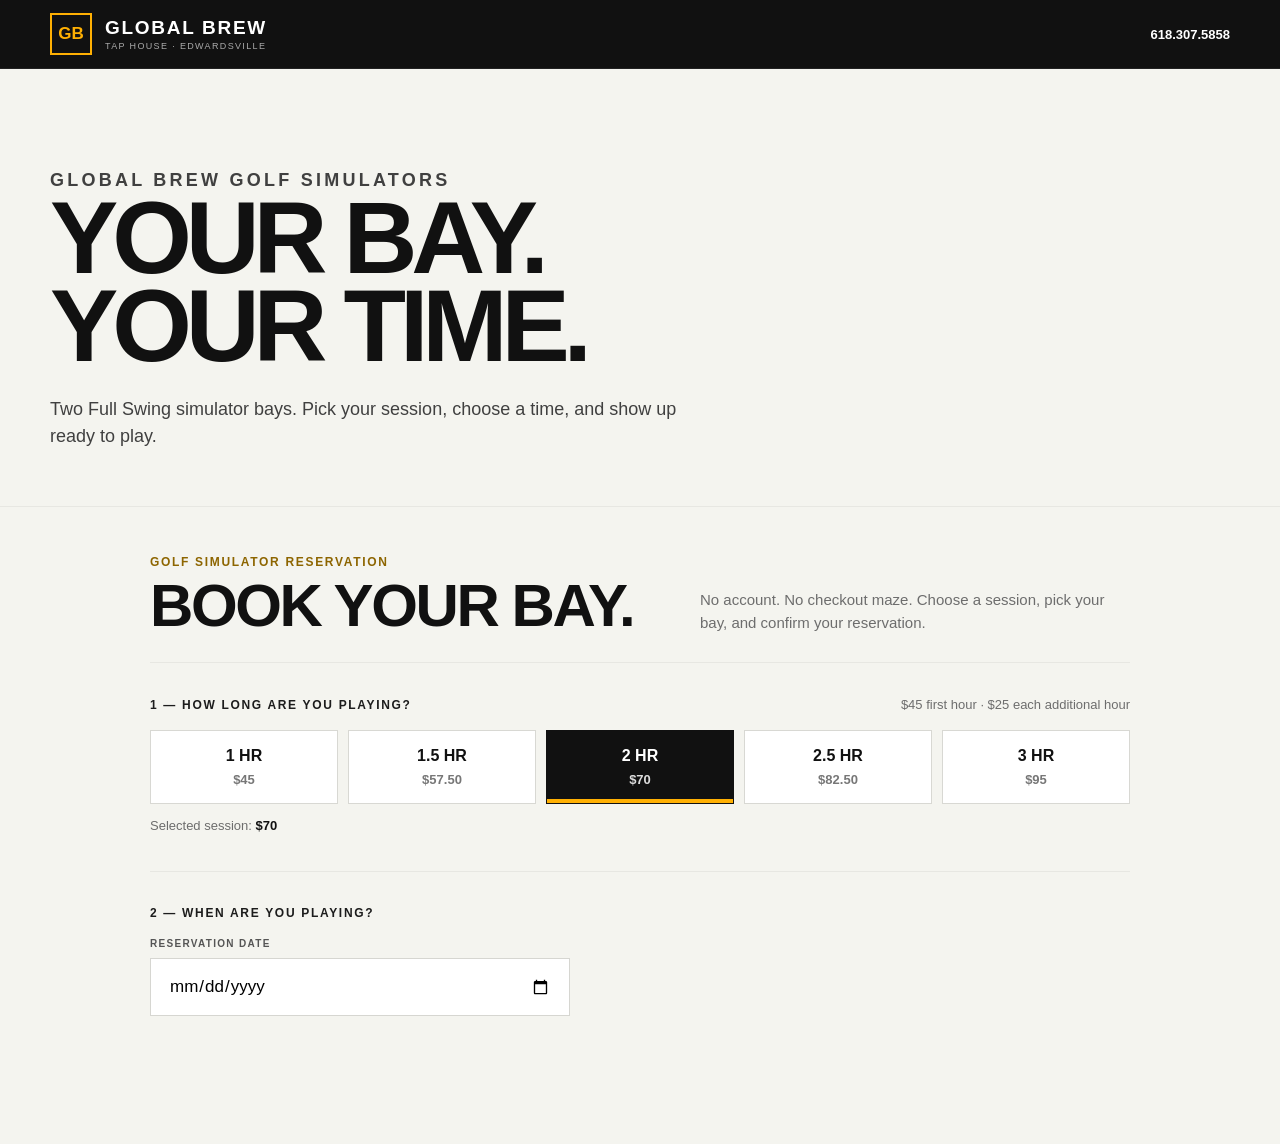
==== commit c338c094: "Add files via upload" ====
--- a/golf-sims.html
+++ b/golf-sims.html
@@ -8,12 +8,11 @@
 
 :root{
   --gold:#ffb003;
-  --ink:#111111;
-  --soft-ink:#252525;
-  --muted:#6f6f6f;
-  --line:#e7e7e7;
-  --paper:#f5f5f3;
-  --white:#ffffff;
+  --ink:#111;
+  --muted:#6d6d6d;
+  --line:#e7e7e2;
+  --paper:#f4f4ef;
+  --white:#fff;
 }
 *{box-sizing:border-box}
 html{scroll-behavior:smooth}
@@ -25,8 +24,7 @@
   -webkit-font-smoothing:antialiased;
 }
 button,input{font:inherit}
-button{transition:transform .18s ease,background .18s ease,color .18s ease,border-color .18s ease,box-shadow .18s ease}
-button:focus-visible,input:focus-visible{outline:3px solid rgba(255,176,3,.35);outline-offset:2px}
+button{transition:.18s ease}
 .wrap{width:min(1180px,calc(100% - 40px));margin:auto}
 
 .site-header{
@@ -35,167 +33,125 @@
   border-bottom:1px solid #222;
 }
 .header-inner{
-  min-height:74px;
+  min-height:68px;
   display:flex;
   align-items:center;
   justify-content:space-between;
-  gap:24px;
-}
-.brand{display:flex;gap:14px;align-items:center}
+  gap:20px;
+}
+.brand{display:flex;align-items:center;gap:13px}
 .brand-mark{
-  width:44px;height:44px;
+  width:42px;height:42px;
   display:grid;place-items:center;
   border:2px solid var(--gold);
-  font-size:17px;font-weight:900;
   color:var(--gold);
-  letter-spacing:-.03em
-}
-.brand strong{display:block;font-size:20px;letter-spacing:.08em}
-.brand small{display:block;font-size:9px;letter-spacing:.14em;color:#bdbdbd;margin-top:2px}
+  font-weight:900;
+  font-size:17px;
+}
+.brand strong{display:block;font-size:19px;letter-spacing:.09em}
+.brand small{display:block;font-size:9px;letter-spacing:.15em;color:#aaa;margin-top:2px}
 .call{color:#fff;text-decoration:none;font-size:13px;font-weight:800}
 
 .hero{
-  padding:54px 0 28px;
-  background:var(--paper);
-}
-.eyebrow,.step-label{
-  color:#9b6b00;
-  font-weight:900;
-  letter-spacing:.18em;
-  font-size:11px;
-  text-transform:uppercase;
-}
-.hero h1{
-  font-size:clamp(46px,7vw,88px);
-  line-height:.92;
-  margin:12px 0 20px;
-  letter-spacing:-.055em;
-  font-weight:900;
-  max-width:900px;
-}
-.hero p{margin:0;font-size:17px;color:#414141;max-width:680px}
-
-.booking-wrap{
-  width:min(1040px,calc(100% - 30px));
-  margin:18px auto 70px;
-}
-.booking-panel{
-  background:var(--white);
-  border:1px solid #ececec;
-  padding:0;
-  box-shadow:0 16px 50px rgba(0,0,0,.055);
-}
-.booking-hero{
-  background:#111;
-  color:#fff;
-  padding:34px 34px 30px;
-  display:grid;
-  grid-template-columns:1fr auto;
-  gap:24px;
-  align-items:end;
-}
-.booking-hero .kicker{
-  color:var(--gold);
-  font-size:11px;
+  padding:72px 0 56px;
+  border-bottom:1px solid var(--line);
+}
+.eyebrow{
+  margin:0 0 16px;
+  color:#8d6500;
+  font-size:12px;
   font-weight:900;
   letter-spacing:.18em;
   text-transform:uppercase;
 }
-.booking-hero h2{
-  font-size:clamp(34px,5vw,58px);
-  line-height:.95;
-  letter-spacing:-.045em;
-  margin:8px 0 12px;
-  font-weight:900;
-}
-.booking-hero p{
+.hero h1{
   margin:0;
-  color:#cfcfcf;
-  font-size:15px;
+  max-width:900px;
+  font-size:clamp(62px,8vw,108px);
+  line-height:.86;
+  letter-spacing:-.06em;
+  font-weight:900;
+}
+.hero p{
+  margin:26px 0 0;
+  max-width:660px;
+  font-size:18px;
   line-height:1.5;
-  max-width:620px;
-}
-.booking-hero .hero-mark{
-  width:62px;height:62px;
-  border:2px solid var(--gold);
-  color:var(--gold);
-  display:grid;place-items:center;
-  font-weight:900;font-size:22px;
-}
-
-.booking-body{padding:34px}
-
-.rate-card{
-  background:#f7f7f5;
+  color:#404040;
+}
+
+.booking-wrap{
+  width:min(980px,calc(100% - 32px));
+  margin:0 auto 90px;
+}
+.booking-panel{
+  background:transparent;
   border:0;
-  padding:20px 22px;
-  margin:0 0 30px;
+  padding:0;
+}
+.booking-intro{
+  padding:48px 0 28px;
   display:flex;
   justify-content:space-between;
-  gap:24px;
-  align-items:center;
-}
-.rate-card strong{
-  display:block;
-  font-size:13px;
-  font-weight:900;
-  text-transform:uppercase;
-  letter-spacing:.08em;
-  margin-bottom:7px
-}
-.rate-card span{
-  display:block;
+  gap:30px;
+  align-items:end;
+}
+.booking-intro h2{
+  margin:8px 0 0;
+  font-size:clamp(38px,5vw,60px);
+  line-height:.95;
+  letter-spacing:-.04em;
+}
+.booking-intro p{
+  margin:0;
+  max-width:430px;
+  color:var(--muted);
+  line-height:1.5;
   font-size:15px;
-  color:var(--muted);
-  line-height:1.45
-}
-.selected-price{
-  white-space:nowrap;
-  text-align:right;
-  flex:0 0 auto;
-  padding-left:14px
-}
-.selected-price small{
-  display:block;
-  font-size:9px;
+}
+.step-label,.section-label{
+  color:#1c1c1c;
+  font-size:12px;
+  font-weight:900;
   text-transform:uppercase;
   letter-spacing:.14em;
-  color:#777;
-  margin-bottom:4px;
-  font-weight:800
-}
-.selected-price b{
-  display:block;
-  font-size:32px;
-  line-height:1;
-  color:#111;
-  letter-spacing:-.035em
-}
-
-.section-label{
-  font-size:12px;
-  font-weight:900;
-  text-transform:uppercase;
-  letter-spacing:.13em;
-  margin:30px 0 12px;
-  color:#1d1d1d;
-}
-.section-label::first-letter{color:var(--gold)}
+}
+.step-label{color:#8d6500}
+
+.flow-section{
+  border-top:1px solid var(--line);
+  padding:34px 0 38px;
+}
+.section-head{
+  display:flex;
+  align-items:baseline;
+  justify-content:space-between;
+  gap:18px;
+  margin-bottom:18px;
+}
+.section-title{
+  margin:0;
+  font-size:28px;
+  letter-spacing:-.03em;
+}
+.section-hint{
+  color:var(--muted);
+  font-size:13px;
+}
 
 .duration-grid{
   display:grid;
   grid-template-columns:repeat(5,1fr);
   gap:10px;
-  margin:0 0 26px
 }
 .choice{
-  border:1px solid #d8d8d8;
+  border:1px solid #d8d8d3;
   background:#fff;
-  padding:15px 12px;
-  min-height:60px;
-  font-weight:900;
+  color:#111;
+  padding:16px 14px;
+  min-height:74px;
   cursor:pointer;
-  border-radius:0;
+  font-weight:900;
 }
 .choice:hover:not(:disabled){
   border-color:#111;
@@ -203,264 +159,287 @@
 }
 .choice small{
   display:block;
-  font-weight:700;
+  margin-top:7px;
+  font-size:13px;
+  font-weight:800;
   color:#777;
-  margin-top:5px;
-  font-size:12px
 }
 .choice.active{
   background:#111;
   color:#fff;
   border-color:#111;
-  box-shadow:inset 0 -3px 0 var(--gold)
+  box-shadow:inset 0 -4px 0 var(--gold);
 }
 .choice.active small{color:#ddd}
 .choice:disabled{
-  opacity:.42;
+  background:#efefeb;
+  color:#929292;
   cursor:not-allowed;
-  background:#f3f3f3;
-  color:#888;
-  transform:none
-}
-
-.field{margin-top:16px}
+  opacity:.7;
+}
+
+.price-summary{
+  margin-top:14px;
+  color:var(--muted);
+  font-size:13px;
+}
+.price-summary strong{color:#111}
+
+.field{margin-top:0}
 .field label{
   display:block;
+  margin-bottom:9px;
   font-size:10px;
   font-weight:900;
-  margin-bottom:8px;
+  letter-spacing:.13em;
   text-transform:uppercase;
-  letter-spacing:.12em;
-  color:#4d4d4d
+  color:#555;
 }
 .field input{
   width:100%;
-  padding:15px 16px;
-  border:1px solid #d5d5d5;
+  min-height:58px;
+  border:1px solid #d6d6d1;
   background:#fff;
-  font-size:16px;
-  min-height:52px
-}
-.date-field{max-width:380px}
-
-.availability{margin-top:32px}
+  padding:16px 18px;
+  font-size:17px;
+}
+.date-field{max-width:420px}
+
+.availability{margin-top:0}
 .availability-note{
-  margin:3px 0 18px;
+  margin:0 0 18px;
   color:var(--muted);
   font-size:14px;
-  line-height:1.5
-}
-.availability-head,.availability-row{
+  line-height:1.5;
+}
+.time-list{display:grid;gap:10px}
+.time-card{
+  background:#fff;
+  border:1px solid #e3e3de;
+  padding:16px;
   display:grid;
-  grid-template-columns:110px 1fr 1fr;
+  grid-template-columns:115px 1fr 1fr;
   gap:10px;
-  align-items:center
-}
-.availability-head{
-  font-size:10px;
-  font-weight:900;
-  text-transform:uppercase;
-  letter-spacing:.12em;
-  color:#777;
-  padding:0 0 10px;
-  border-bottom:1px solid #ececec
-}
-.availability-row{
-  padding:10px 0;
-  border-bottom:1px solid #efefef
-}
-.availability-time{
-  font-weight:900;
-  padding:10px 0;
-  letter-spacing:-.02em
+  align-items:center;
+}
+.time-card:hover{border-color:#cfcfc9}
+.time-label{
+  font-size:22px;
+  font-weight:900;
+  letter-spacing:-.03em;
 }
 .slot{
+  min-height:52px;
   width:100%;
-  min-height:48px;
-  font-size:13px
-}
-.slot:not(:disabled):not(.active){
-  background:#f7f7f5;
-  border-color:#f7f7f5
-}
-.slot:not(:disabled):hover{background:#ececea}
-.slot.active{background:#111!important}
-
-.notice{
-  margin-top:18px;
-  background:#f6f6f3;
-  border-left:4px solid var(--gold);
-  padding:16px 18px;
-  font-size:13px;
-  line-height:1.55
-}
-.notice.error{
-  background:#fff2f2;
-  border-left-color:#ba3636
-}
-
-.summary{
-  margin:28px 0 4px;
+  padding:12px 14px;
+  font-size:13px;
+  font-weight:900;
+  border:1px solid #d7d7d2;
+  background:#f8f8f5;
+  cursor:pointer;
+}
+.slot:hover:not(:disabled){
   background:#111;
   color:#fff;
+  border-color:#111;
+}
+.slot.active{
+  background:#111;
+  color:#fff;
+  border-color:#111;
+  box-shadow:inset 0 -4px 0 var(--gold);
+}
+.slot:disabled{
+  background:#f0f0ed;
+  color:#aaa;
+  border-color:#ecece8;
+  cursor:not-allowed;
+}
+.slot-name{
+  display:block;
+  font-size:9px;
+  letter-spacing:.12em;
+  text-transform:uppercase;
+  margin-bottom:3px;
+}
+.slot-state{display:block}
+
+.notice{
+  background:#fff;
   border-left:4px solid var(--gold);
-  padding:18px 20px
+  padding:17px 18px;
+  font-size:13px;
+  line-height:1.55;
+}
+.notice.error{
+  border-left-color:#b93a3a;
+  background:#fff2f2;
+}
+
+.summary{
+  margin:0 0 30px;
+  background:#111;
+  color:#fff;
+  padding:22px 24px;
+  border-left:4px solid var(--gold);
 }
 .summary span,.summary strong,.summary small{display:block}
 .summary span{
+  color:var(--gold);
   font-size:10px;
   font-weight:900;
+  letter-spacing:.14em;
   text-transform:uppercase;
-  letter-spacing:.14em;
-  color:var(--gold)
 }
 .summary strong{
   margin-top:7px;
-  font-size:18px
+  font-size:21px;
 }
 .summary small{
-  margin-top:6px;
-  color:#cfcfcf
-}
-
+  margin-top:7px;
+  color:#cfcfcf;
+  font-size:13px;
+}
 .contact-grid{
   display:grid;
   grid-template-columns:1fr 1fr;
-  gap:16px
+  gap:16px;
 }
 .full{grid-column:1/-1}
-
 .policy{
   display:flex;
   gap:10px;
   align-items:flex-start;
-  margin-top:20px;
+  margin-top:18px;
+  color:var(--muted);
   font-size:12px;
-  color:var(--muted);
-  line-height:1.55
+  line-height:1.5;
 }
 .policy input{margin-top:2px}
-
 .actions{
+  margin-top:24px;
   display:flex;
   justify-content:flex-end;
-  margin-top:24px
 }
 .btn{
+  min-width:250px;
   border:0;
-  padding:16px 24px;
   background:#111;
   color:#fff;
-  font-weight:900;
+  padding:17px 24px;
+  font-weight:900;
+  text-transform:uppercase;
+  letter-spacing:.07em;
   cursor:pointer;
-  text-transform:uppercase;
-  letter-spacing:.06em;
-  min-width:220px
-}
-.btn:hover:not(:disabled){
-  background:#2a2a2a;
-  transform:translateY(-1px)
-}
+}
+.btn:hover:not(:disabled){background:#2a2a2a;transform:translateY(-1px)}
 .btn:disabled{opacity:.55}
 
 .loading{
+  display:flex;
+  align-items:center;
+  gap:10px;
   color:var(--muted);
-  font-size:13px;
-  padding:16px 0;
-  display:flex;
-  gap:10px;
-  align-items:center
+  padding:10px 0;
+  font-size:13px;
 }
 .spinner{
   width:16px;height:16px;
   border:2px solid #ddd;
   border-top-color:#111;
   border-radius:50%;
-  animation:spin .7s linear infinite
+  animation:spin .7s linear infinite;
 }
 @keyframes spin{to{transform:rotate(360deg)}}
-.success{text-align:left;padding:8px 0}
+.success{padding:46px 0}
 .check{
   width:58px;height:58px;
+  display:grid;place-items:center;
   border-radius:50%;
-  display:grid;place-items:center;
   background:var(--gold);
-  font-size:27px;
-  font-weight:900;
-  margin-bottom:18px
+  font-size:26px;
+  font-weight:900;
+  margin-bottom:18px;
 }
 .hidden{display:none!important}
 
 body.embedded{background:#fff}
 body.embedded .standalone-only{display:none!important}
 body.embedded .booking-wrap{width:100%;margin:0}
-body.embedded .booking-panel{border:0;box-shadow:none}
-body.embedded .booking-hero{padding:30px 30px 26px}
-body.embedded .booking-body{padding:30px}
+body.embedded .booking-intro{padding-top:20px}
 
 @media(max-width:760px){
+  .booking-intro{display:block;padding:36px 0 24px}
+  .booking-intro p{margin-top:16px}
   .duration-grid{grid-template-columns:repeat(2,1fr)}
   .duration-grid button:last-child{grid-column:1/-1}
-  .availability-head,.availability-row{grid-template-columns:74px 1fr 1fr;gap:6px}
-  .availability-head{font-size:9px}
-  .availability-time{font-size:13px}
-  .slot{font-size:11px;padding:10px 5px}
+  .time-card{grid-template-columns:1fr 1fr}
+  .time-label{grid-column:1/-1;margin-bottom:2px}
   .contact-grid{grid-template-columns:1fr}
   .full{grid-column:auto}
-  .booking-hero{grid-template-columns:1fr}
-  .booking-hero .hero-mark{display:none}
-  .booking-body{padding:24px}
-  .rate-card{align-items:flex-start;flex-direction:column;gap:14px}
-  .selected-price{text-align:left;padding-left:0}
-  .brand-strip{align-items:flex-start}
-  .call{display:none}
+  .actions{justify-content:stretch}
+  .btn{width:100%;min-width:0}
 }
 @media(max-width:480px){
   .wrap{width:min(100% - 24px,1180px)}
-  .booking-wrap{width:100%;margin:0}
-  .booking-panel{border-left:0;border-right:0}
-  .booking-hero{padding:24px 20px}
-  .booking-body{padding:22px 18px 28px}
-  .hero{padding:36px 0 22px}
-  .hero h1{font-size:50px}
-  .rate-card{padding:18px}
-  .availability-head,.availability-row{grid-template-columns:62px 1fr 1fr}
-  .btn{width:100%;min-width:0}
+  .booking-wrap{width:min(100% - 24px,980px)}
+  .hero{padding:48px 0 38px}
+  .hero h1{font-size:62px}
+  .hero p{font-size:16px}
+  .flow-section{padding:28px 0 32px}
+  .section-head{display:block}
+  .section-hint{display:block;margin-top:6px}
+  .time-card{padding:13px}
 }
 
 </style>
 </head>
 <body>
 <header class="site-header standalone-only"><div class="wrap header-inner"><div class="brand"><span class="brand-mark">GB</span><span><strong>GLOBAL BREW</strong><small>TAP HOUSE · EDWARDSVILLE</small></span></div><a class="call" href="tel:+16183075858">618.307.5858</a></div></header>
-<section class="hero standalone-only"><div class="wrap"><p class="eyebrow">GLOBAL BREW GOLF SIMULATORS</p><h1>YOUR BAY.<br>YOUR TIME.</h1><p>Fast booking. Two Full Swing simulator bays. No account required.</p></div></section>
+<section class="hero standalone-only"><div class="wrap">
+      <p class="eyebrow">GLOBAL BREW GOLF SIMULATORS</p>
+      <h1>YOUR BAY.<br>YOUR TIME.</h1>
+      <p>Two Full Swing simulator bays. Pick your session, choose a time, and show up ready to play.</p>
+    </div></section>
 <main class="booking-wrap">
   <section id="bookingPanel" class="booking-panel">
-    <div class="booking-hero">
+    <div class="booking-intro">
       <div>
-        <div class="kicker">GLOBAL BREW · EDWARDSVILLE</div>
+        <div class="step-label">GOLF SIMULATOR RESERVATION</div>
         <h2>BOOK YOUR BAY.</h2>
-        <p>Pick your session, choose a date, and lock in Simulator 1 or Simulator 2 in just a few clicks.</p>
       </div>
-      <div class="hero-mark" aria-hidden="true">GB</div>
+      <p>No account. No checkout maze. Choose a session, pick your bay, and confirm your reservation.</p>
     </div>
-    <div class="booking-body">
-    <div class="rate-card"><div><strong>Simulator Rates</strong><span>$45 first hour · $25 each additional hour</span></div><div class="selected-price"><small>Selected session</small><b id="selectedPrice">$70</b></div></div>
-
-    <div class="section-label">1. Session length</div>
-    <div class="duration-grid" id="durationGrid">
-      <button type="button" class="choice" data-min="60">1 HR<small>$45</small></button>
-      <button type="button" class="choice" data-min="90">1.5 HR<small>$57.50</small></button>
-      <button type="button" class="choice active" data-min="120">2 HR<small>$70</small></button>
-      <button type="button" class="choice" data-min="150">2.5 HR<small>$82.50</small></button>
-      <button type="button" class="choice" data-min="180">3 HR<small>$95</small></button>
+
+    <div class="flow-section">
+      <div class="section-head">
+        <div>
+          <div class="section-label">1 — HOW LONG ARE YOU PLAYING?</div>
+        </div>
+        <span class="section-hint">$45 first hour · $25 each additional hour</span>
+      </div>
+      <div class="duration-grid" id="durationGrid">
+        <button type="button" class="choice" data-min="60">1 HR<small>$45</small></button>
+        <button type="button" class="choice" data-min="90">1.5 HR<small>$57.50</small></button>
+        <button type="button" class="choice active" data-min="120">2 HR<small>$70</small></button>
+        <button type="button" class="choice" data-min="150">2.5 HR<small>$82.50</small></button>
+        <button type="button" class="choice" data-min="180">3 HR<small>$95</small></button>
+      </div>
+      <div class="price-summary">Selected session: <strong id="selectedPrice">$70</strong></div>
     </div>
 
-    <div class="section-label">2. Date</div>
-    <div class="field date-field"><label for="simDate">Reservation date</label><input id="simDate" type="date"></div>
+    <div class="flow-section">
+      <div class="section-head">
+        <div class="section-label">2 — WHEN ARE YOU PLAYING?</div>
+      </div>
+      <div class="field date-field">
+        <label for="simDate">Reservation date</label>
+        <input id="simDate" type="date">
+      </div>
+    </div>
 
     <div id="availability"></div>
     <div id="contactArea"></div>
-    </div>
   </section>
 </main>
 <script>
@@ -526,17 +505,49 @@
       const start=localTimestamp(date,min), end=start+duration*60000, label=displayTime(min);
       const s1=!conflicts(start,end,dayData.busy && dayData.busy.simulator1);
       const s2=!conflicts(start,end,dayData.busy && dayData.busy.simulator2);
-      rows.push('<div class="availability-row"><div class="availability-time">'+label+'</div><button type="button" class="choice slot" '+(s1?'':'disabled')+' data-sim="simulator1" data-time="'+label+'">'+(s1?'Available':'Unavailable')+'</button><button type="button" class="choice slot" '+(s2?'':'disabled')+' data-sim="simulator2" data-time="'+label+'">'+(s2?'Available':'Unavailable')+'</button></div>');
+      rows.push(
+        '<div class="time-card">'+
+          '<div class="time-label">'+label+'</div>'+
+          '<button type="button" class="slot" '+(s1?'':'disabled')+' data-sim="simulator1" data-time="'+label+'">'+
+            '<span class="slot-name">Simulator 1</span><span class="slot-state">'+(s1?'Available →':'Unavailable')+'</span>'+
+          '</button>'+
+          '<button type="button" class="slot" '+(s2?'':'disabled')+' data-sim="simulator2" data-time="'+label+'">'+
+            '<span class="slot-name">Simulator 2</span><span class="slot-state">'+(s2?'Available →':'Unavailable')+'</span>'+
+          '</button>'+
+        '</div>'
+      );
     }
     const leadNote=earliest!==null?' Same-day reservations require at least 30 minutes notice.':'';
-    $('availability').innerHTML='<div class="availability"><div class="section-label">3. Simulator & start time</div><p class="availability-note">Showing start times available for a <strong>'+durationText(duration).toLowerCase()+'</strong> session.'+leadNote+'</p><div class="availability-head"><span>Time</span><span>Simulator 1</span><span>Simulator 2</span></div>'+(rows.join('')||'<div class="notice">No openings are available for this date and session length.</div>')+'</div>';
-    document.querySelectorAll('[data-sim]').forEach(btn=>btn.addEventListener('click',function(){ simulator=this.dataset.sim; time=this.dataset.time; document.querySelectorAll('[data-sim]').forEach(b=>b.classList.toggle('active',b===this)); renderContact(); }));
+    $('availability').innerHTML=
+      '<div class="flow-section availability">'+
+        '<div class="section-head"><div class="section-label">3 — PICK YOUR START TIME</div></div>'+
+        '<p class="availability-note">Showing start times for a <strong>'+durationText(duration).toLowerCase()+'</strong> session.'+leadNote+'</p>'+
+        '<div class="time-list">'+
+          (rows.join('')||'<div class="notice">No openings are available for this date and session length.</div>')+
+        '</div>'+
+      '</div>';
+    document.querySelectorAll('[data-sim]').forEach(btn=>btn.addEventListener('click',function(){
+      simulator=this.dataset.sim; time=this.dataset.time;
+      document.querySelectorAll('[data-sim]').forEach(b=>b.classList.toggle('active',b===this));
+      renderContact();
+    }));
     resize();
   }
 
   function renderContact(){
     const label=simulator==='simulator1'?'Simulator 1':'Simulator 2';
-    $('contactArea').innerHTML='<div class="summary"><span>'+label+'</span><strong>'+prettyDate(date)+' · '+time+'</strong><small>'+durationText(duration)+' · '+money(priceFor(duration))+'</small></div><div class="section-label">4. Your information</div><div class="contact-grid"><div class="field"><label for="custName">Name</label><input id="custName" autocomplete="name"></div><div class="field"><label for="custPhone">Phone</label><input id="custPhone" type="tel" autocomplete="tel"></div><div class="field full"><label for="custEmail">Email</label><input id="custEmail" type="email" autocomplete="email"></div></div><label class="policy"><input id="policy" type="checkbox"><span>I understand this reservation is for the selected simulator and time and I should contact Global Brew if I need to make a change.</span></label><div class="actions"><button type="button" class="btn" id="confirmBtn">Confirm reservation</button></div>';
+    $('contactArea').innerHTML=
+      '<div class="flow-section">'+
+        '<div class="summary"><span>'+label+'</span><strong>'+prettyDate(date)+' · '+time+'</strong><small>'+durationText(duration)+' · '+money(priceFor(duration))+'</small></div>'+
+        '<div class="section-head"><div class="section-label">4 — WHO’S PLAYING?</div></div>'+
+        '<div class="contact-grid">'+
+          '<div class="field"><label for="custName">Name</label><input id="custName" autocomplete="name"></div>'+
+          '<div class="field"><label for="custPhone">Phone</label><input id="custPhone" type="tel" autocomplete="tel"></div>'+
+          '<div class="field full"><label for="custEmail">Email</label><input id="custEmail" type="email" autocomplete="email"></div>'+
+        '</div>'+
+        '<label class="policy"><input id="policy" type="checkbox"><span>I understand this reservation is for the selected simulator and time and I should contact Global Brew if I need to make a change.</span></label>'+
+        '<div class="actions"><button type="button" class="btn" id="confirmBtn">Confirm reservation</button></div>'+
+      '</div>';
     $('confirmBtn').addEventListener('click',submit); resize();
   }
 
